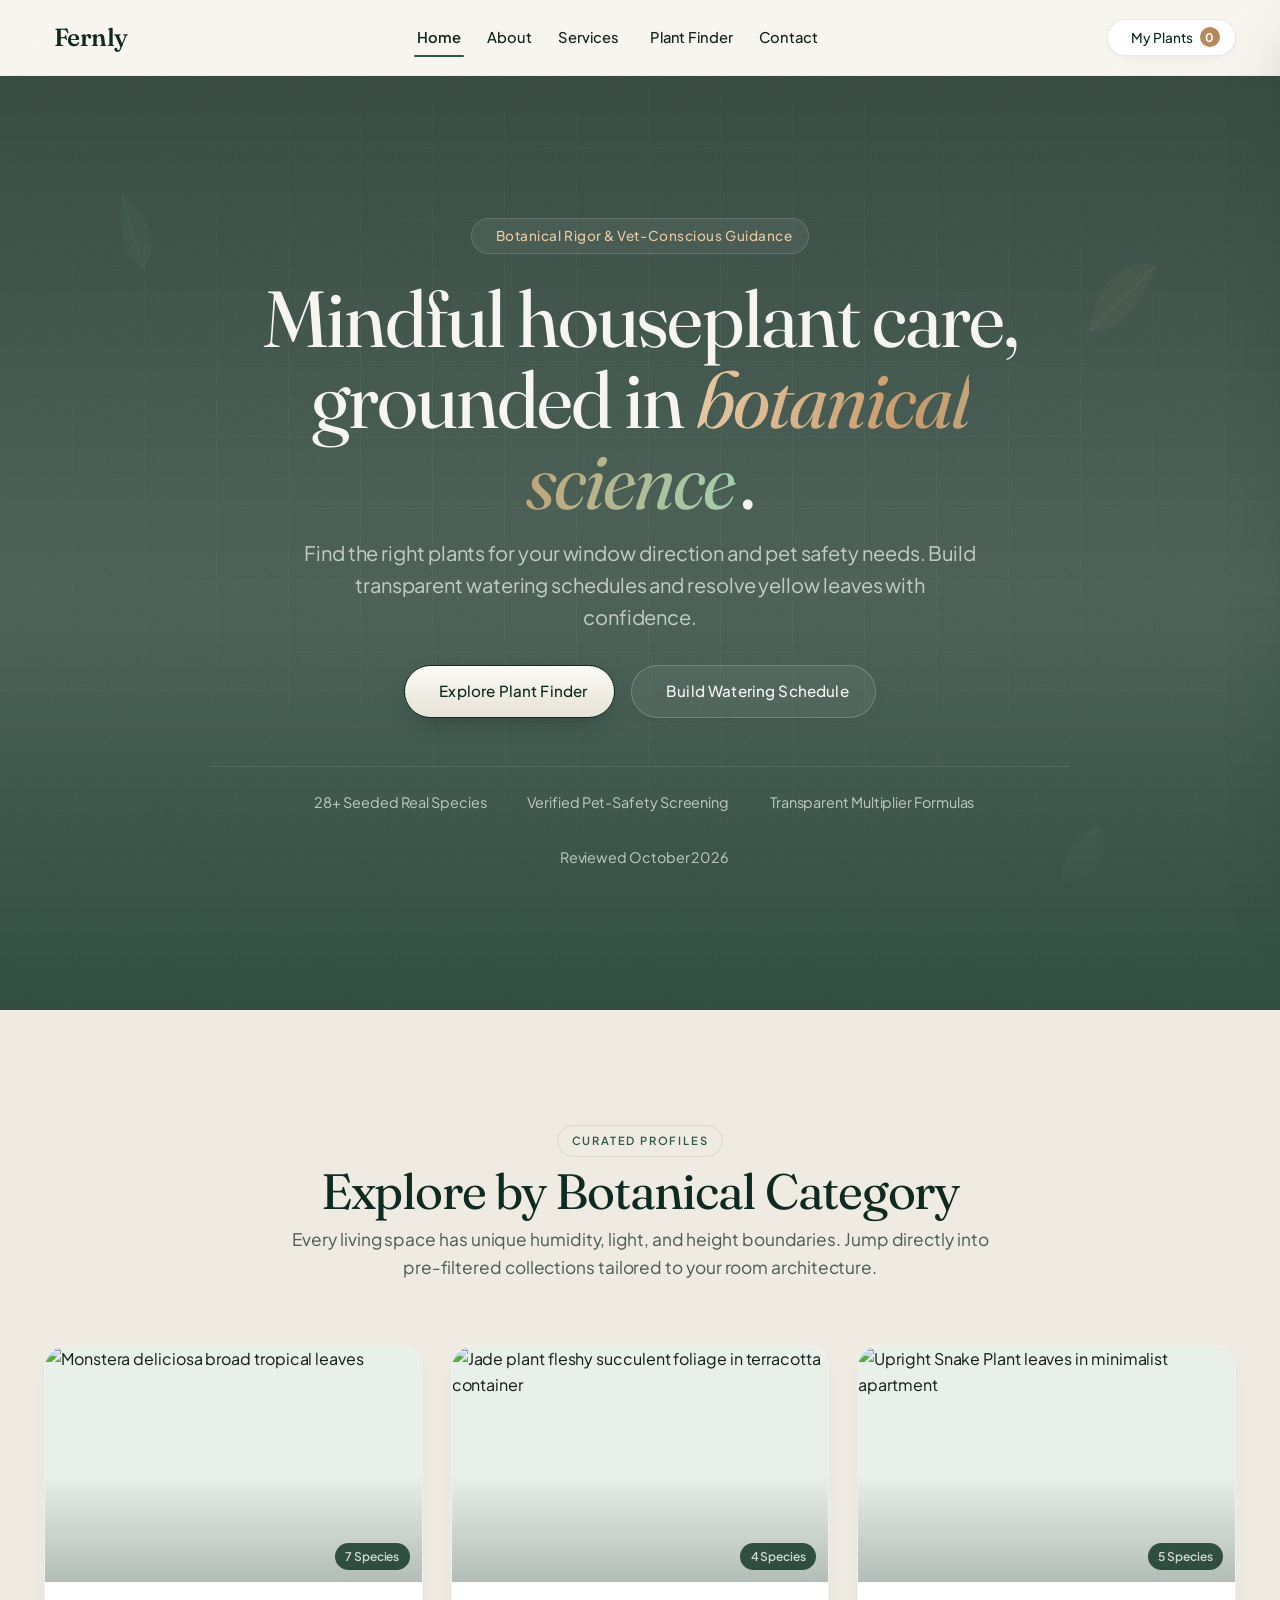
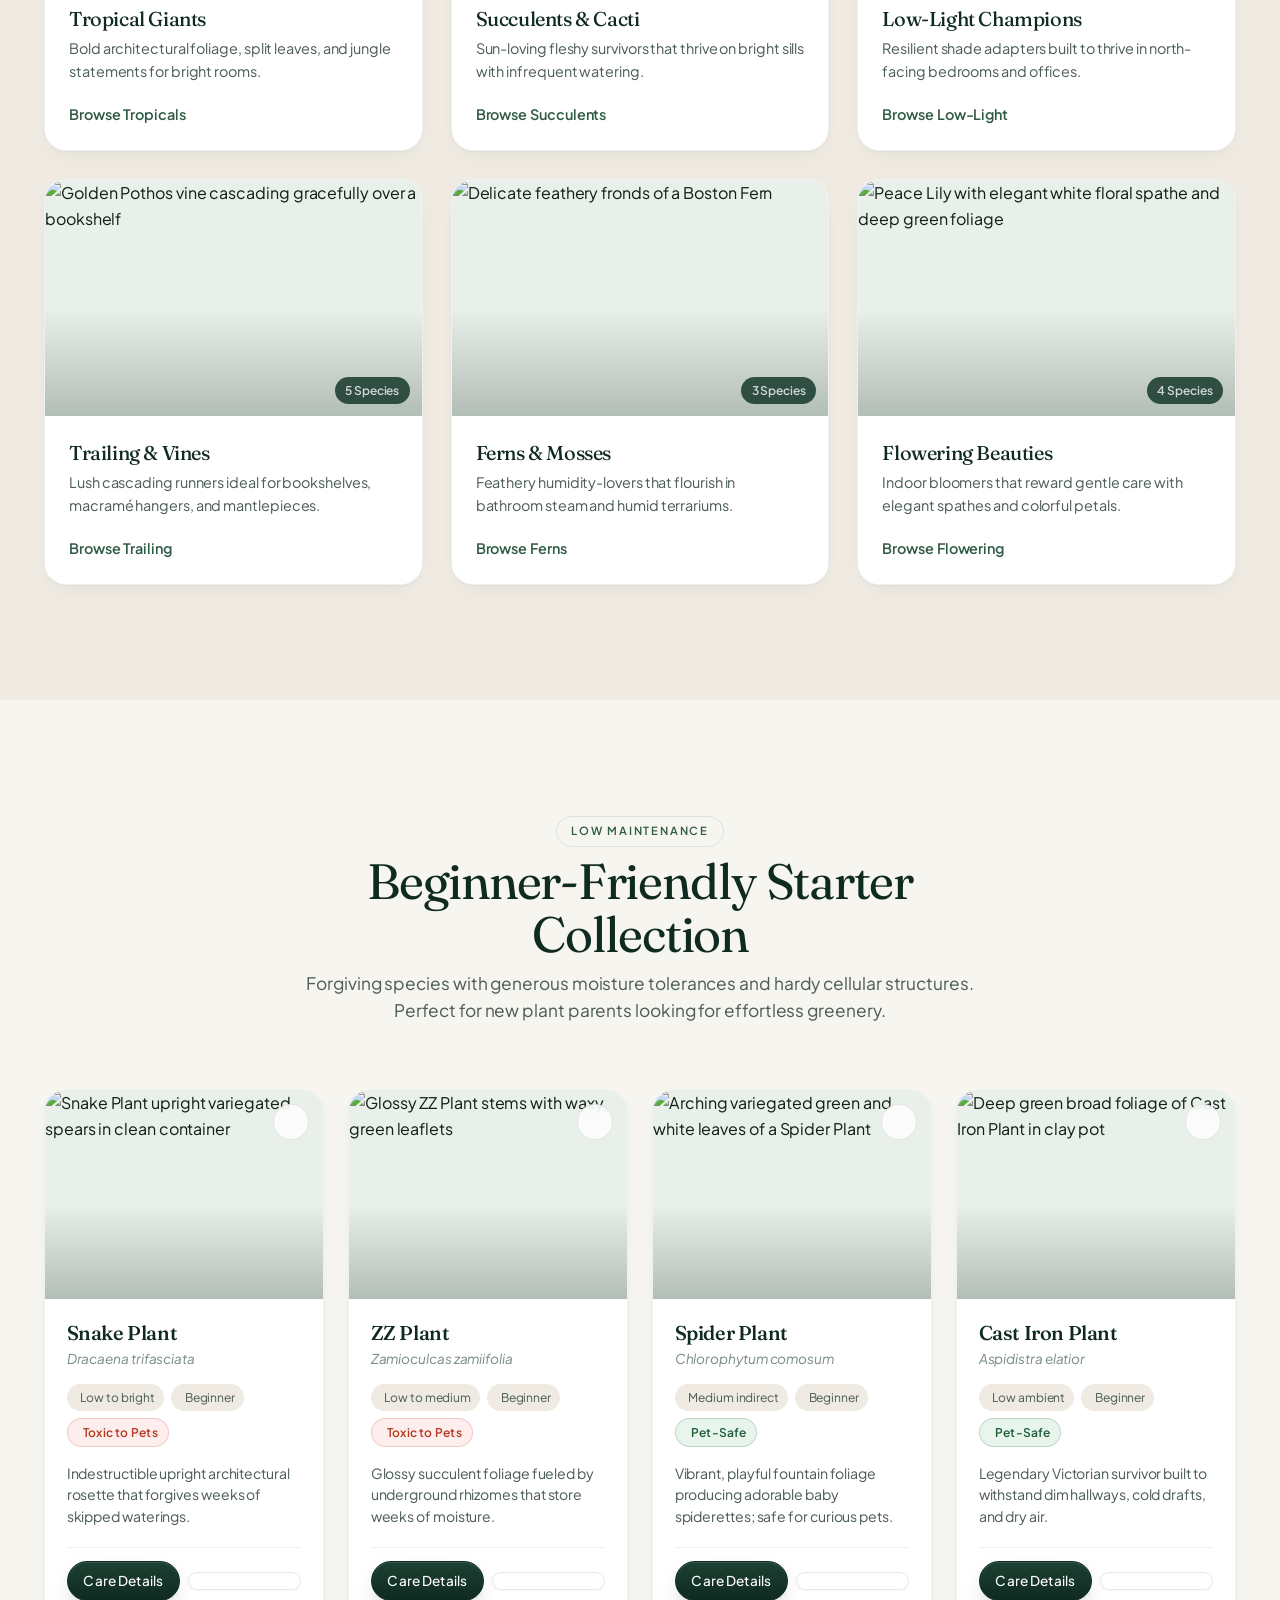
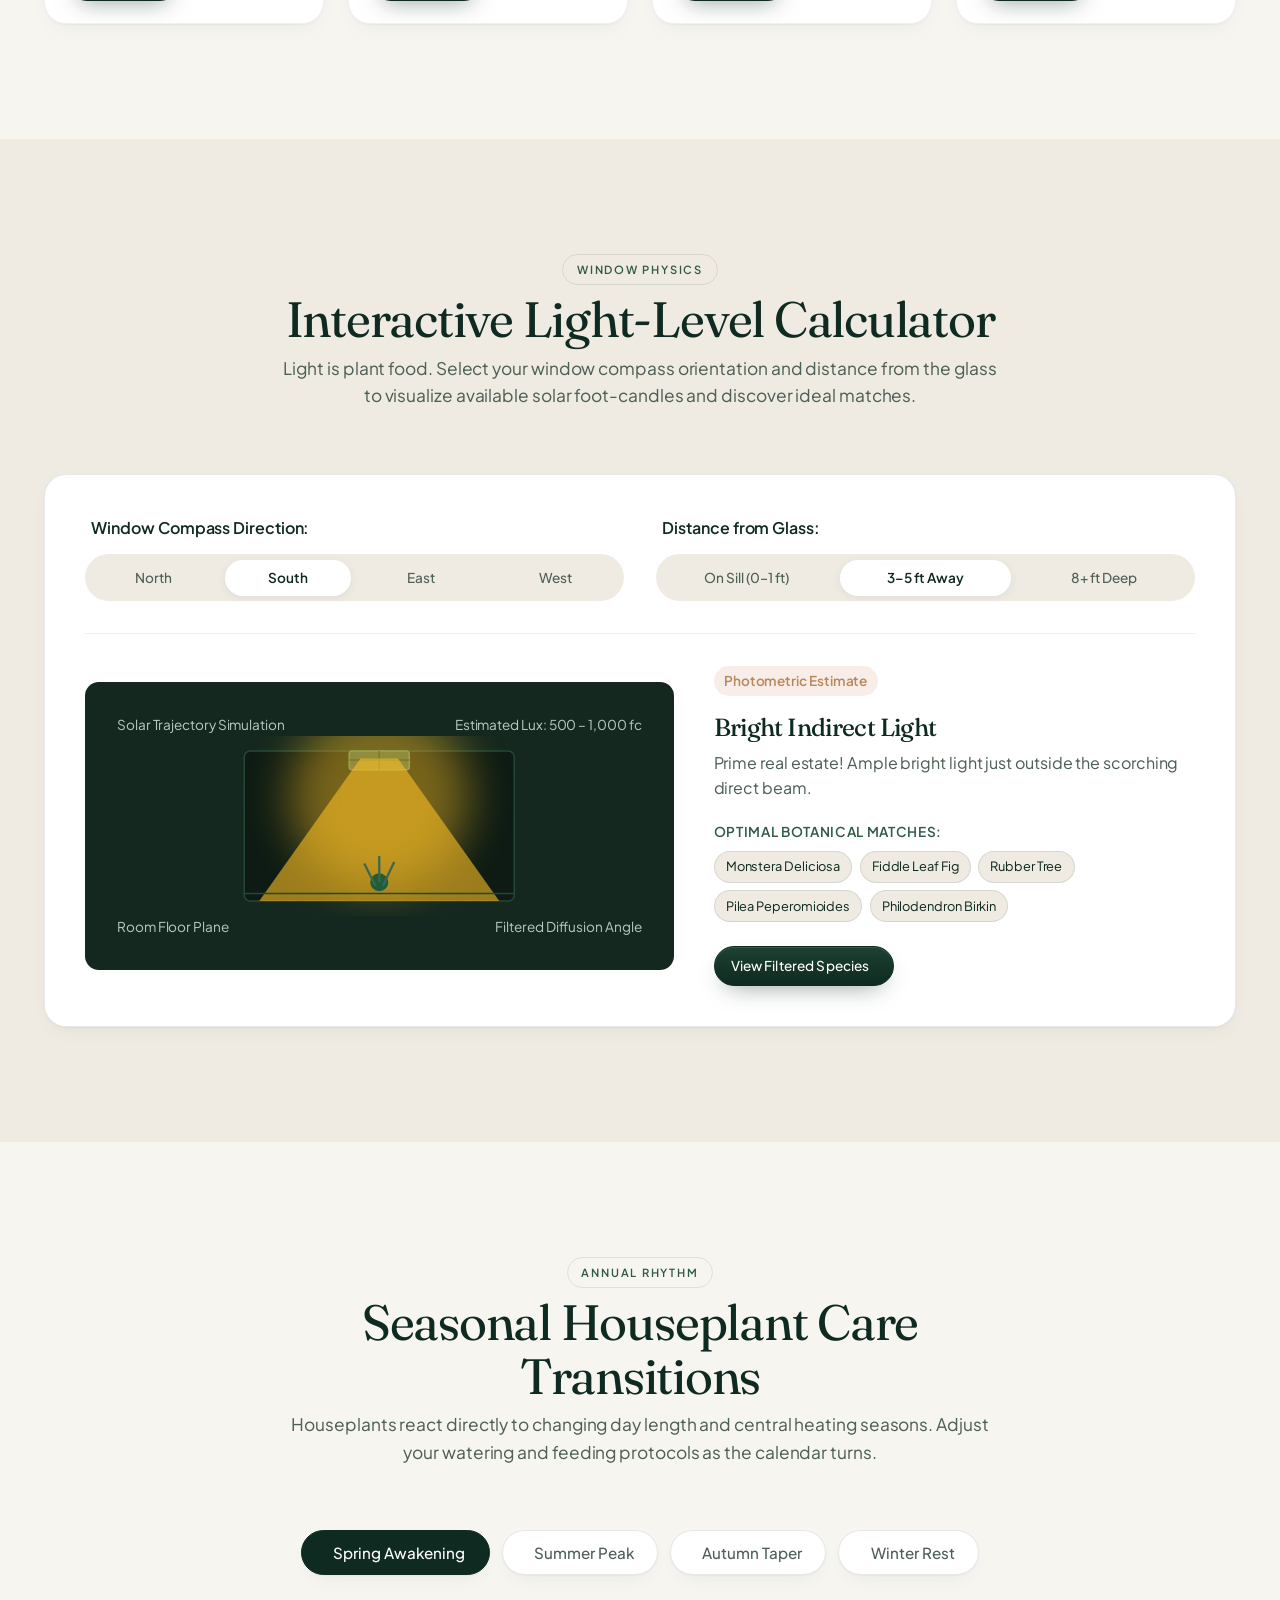
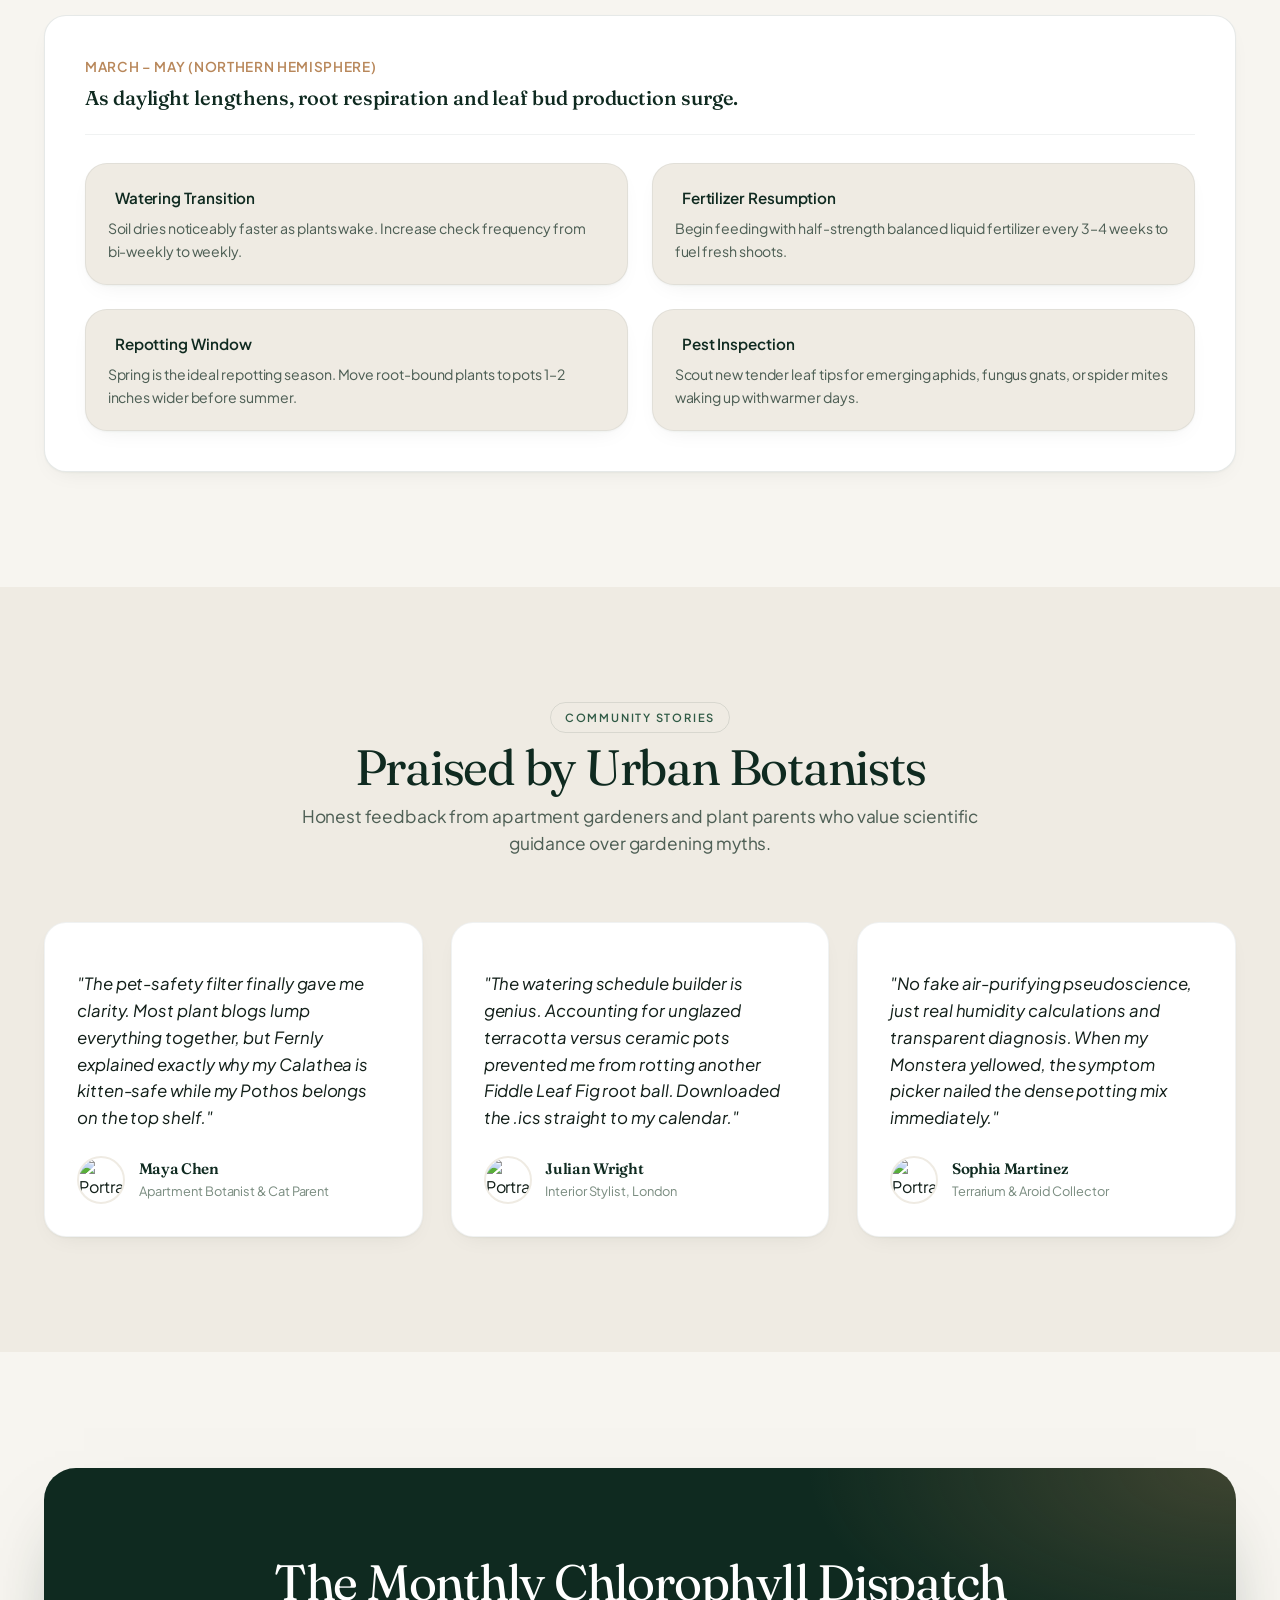
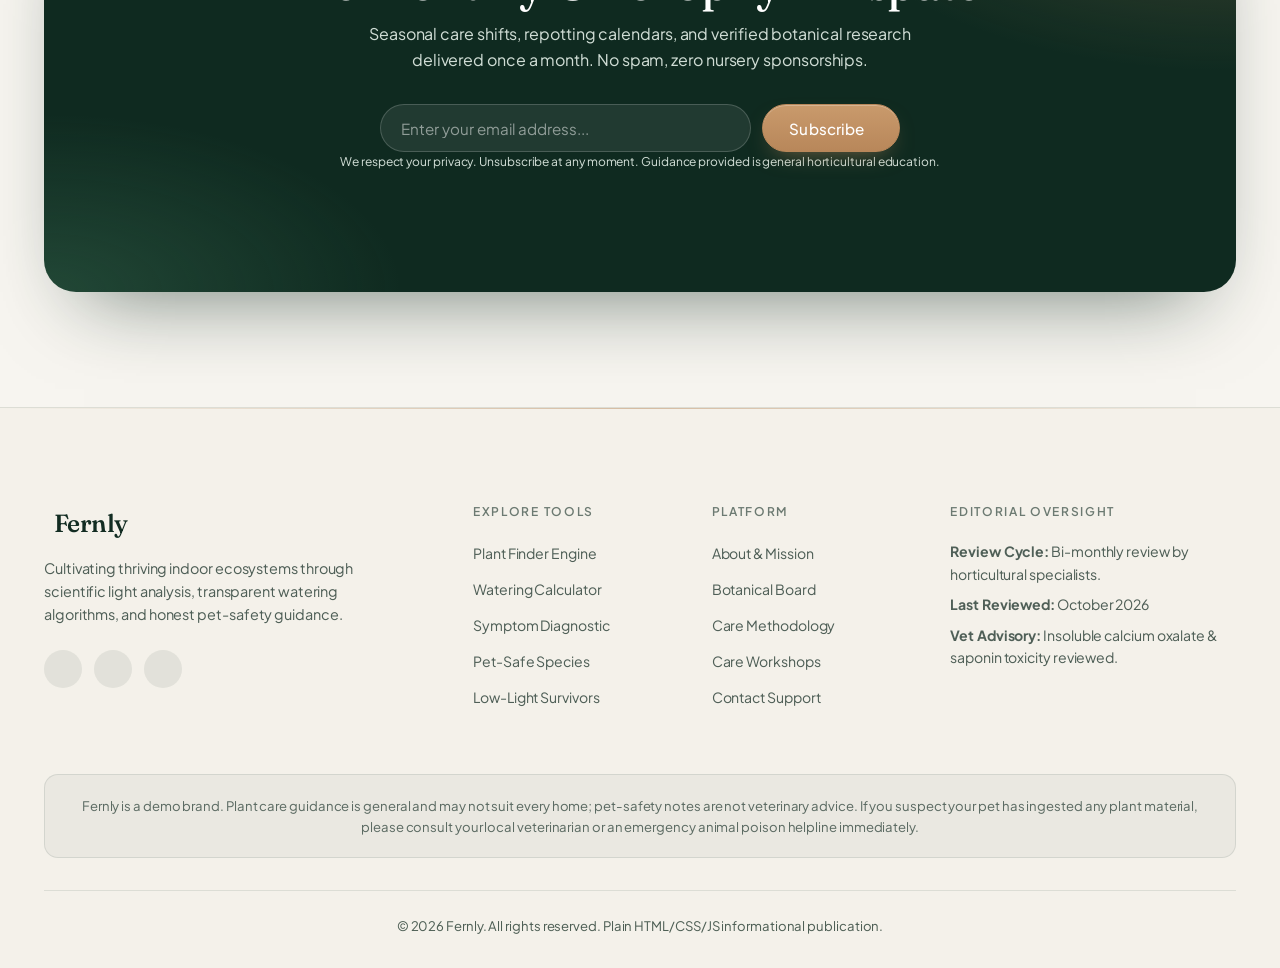
==== index.html @ 9a1a365c "first commit" ====
<!DOCTYPE html>
<html lang="en">
<head>
  <meta charset="UTF-8">
  <meta name="viewport" content="width=device-width, initial-scale=1.0">
  <title>Fernly — Houseplant Care &amp; Plant Finder Guide</title>
  <meta name="description" content="Discover indoor plants with Fernly. Filter by light, space, pet-safety, and difficulty. Build custom watering schedules and troubleshoot common care issues.">
  <meta name="robots" content="index, follow">

  <!-- Favicon SVG -->
  <link rel="icon" type="image/svg+xml" href="data:image/svg+xml,%3Csvg xmlns='http://www.w3.org/2000/svg' viewBox='0 0 32 32'%3E%3Cpath fill='%23183c2e' d='M16 2C9 6 4 13 4 22c0 4 3 8 8 8 2 0 4-1 4-1s2 1 4 1c5 0 8-4 8-8 0-9-5-16-12-20z'/%3E%3Cpath fill='%233b664f' d='M16 4v24c-3-2-7-6-7-12 0-5 3-10 7-12z'/%3E%3C/svg%3E">

  <!-- Master Stylesheet -->
  <link rel="stylesheet" href="assets/css/style.css">
  <link rel="stylesheet" href="assets/css/premium.css">

  <!-- JSON-LD Structured Data: Organization & Beginner Picks ItemList -->
  <script type="application/ld+json">
  {
    "@context": "https://schema.org",
    "@graph": [
      {
        "@type": "Organization",
        "name": "Fernly",
        "url": "https://fernly.guide",
        "logo": "https://fernly.guide/assets/images/logo.svg",
        "description": "Scientific houseplant care guide, plant finder tool, and diagnostic resources for indoor gardeners.",
        "sameAs": []
      },
      {
        "@type": "WebSite",
        "name": "Fernly Houseplant Guide",
        "url": "https://fernly.guide"
      },
      {
        "@type": "ItemList",
        "name": "Beginner-Friendly Houseplant Picks",
        "itemListElement": [
          {
            "@type": "ListItem",
            "position": 1,
            "name": "Snake Plant (Dracaena trifasciata)",
            "url": "https://fernly.guide/plant-finder.html#sansevieria-trifasciata"
          },
          {
            "@type": "ListItem",
            "position": 2,
            "name": "ZZ Plant (Zamioculcas zamiifolia)",
            "url": "https://fernly.guide/plant-finder.html#zamioculcas-zamiifolia"
          },
          {
            "@type": "ListItem",
            "position": 3,
            "name": "Golden Pothos (Epipremnum aureum)",
            "url": "https://fernly.guide/plant-finder.html#epipremnum-aureum"
          },
          {
            "@type": "ListItem",
            "position": 4,
            "name": "Cast Iron Plant (Aspidistra elatior)",
            "url": "https://fernly.guide/plant-finder.html#aspidistra-elatior"
          }
        ]
      }
    ]
  }
  </script>
</head>
<body>
  <!-- Skip link for WCAG Accessibility -->
  <a href="#main-content" class="skip-link">Skip to main content</a>

  <!-- SITE HEADER / NAVBAR (Identical on all 4 pages) -->
  <header class="site-header" role="banner">
    <div class="container">
      <a href="index.html" class="brand-logo" aria-label="Fernly Home">
        <i class="ph ph-plant" aria-hidden="true"></i>
        <span>Fernly</span>
        <span class="brand-badge">Guide</span>
      </a>

      <!-- Desktop Nav (>1024px) -->
      <nav class="nav-menu" role="navigation" aria-label="Main Navigation">
        <li class="nav-item">
          <a href="index.html" class="nav-link active" aria-current="page">Home</a>
        </li>
        <li class="nav-item">
          <a href="about.html" class="nav-link">About</a>
        </li>
        <li class="nav-item">
          <a href="services.html" class="nav-link" aria-haspopup="true" aria-expanded="false">
            Services <i class="ph ph-caret-down" style="font-size: 0.8rem;" aria-hidden="true"></i>
          </a>
          <ul class="nav-dropdown" role="menu">
            <li role="none">
              <a href="services.html#finder-overview" class="dropdown-link" role="menuitem">
                <i class="ph ph-magnifying-glass" aria-hidden="true"></i> Plant Finder Tool
              </a>
            </li>
            <li role="none">
              <a href="services.html#watering" class="dropdown-link" role="menuitem">
                <i class="ph ph-drop" aria-hidden="true"></i> Watering Schedule
              </a>
            </li>
            <li role="none">
              <a href="services.html#workshops" class="dropdown-link" role="menuitem">
                <i class="ph ph-users-three" aria-hidden="true"></i> Care Workshops
              </a>
            </li>
            <li role="none">
              <a href="services.html#troubleshooting" class="dropdown-link" role="menuitem">
                <i class="ph ph-first-aid-kit" aria-hidden="true"></i> Troubleshooting Help
              </a>
            </li>
            <li role="none">
              <a href="contact.html" class="dropdown-link" role="menuitem">
                <i class="ph ph-paper-plane-tilt" aria-hidden="true"></i> Contact
              </a>
            </li>
          </ul>
        </li>
        <li class="nav-item">
          <a href="plant-finder.html" class="nav-link">Plant Finder</a>
        </li>
        <li class="nav-item">
          <a href="contact.html" class="nav-link">Contact</a>
        </li>
      </nav>

      <!-- Header Actions -->
      <div class="header-actions">
        <button class="my-plants-btn" type="button" aria-label="Open saved plant collection">
          <i class="ph ph-heart" aria-hidden="true"></i>
          <span>My Plants</span>
          <span class="my-plants-badge" aria-label="0 plants saved">0</span>
        </button>

        <button class="hamburger-btn" id="hamburger-btn" type="button" aria-label="Open mobile navigation menu" aria-expanded="false" aria-controls="mobile-drawer">
          <i class="ph ph-list" aria-hidden="true"></i>
        </button>
      </div>
    </div>
  </header>

  <!-- MOBILE SLIDE-OVER DRAWER (<=1024px) -->
  <div class="mobile-drawer-overlay" id="mobile-drawer-overlay" aria-hidden="true"></div>
  <aside class="mobile-drawer" id="mobile-drawer" aria-label="Mobile Navigation" aria-hidden="true">
    <div class="drawer-header">
      <div class="brand-logo">
        <i class="ph ph-plant" aria-hidden="true"></i>
        <span>Fernly</span>
      </div>
      <button class="drawer-close-btn" id="drawer-close-btn" type="button" aria-label="Close navigation menu">
        <i class="ph ph-x" aria-hidden="true"></i>
      </button>
    </div>

    <ul class="drawer-menu">
      <li>
        <a href="index.html" class="drawer-link active" aria-current="page">Home</a>
      </li>
      <li>
        <a href="about.html" class="drawer-link">About</a>
      </li>
      <li>
        <button class="drawer-accordion-btn" id="drawer-services-accordion" type="button" aria-expanded="false">
          <span>Services</span>
          <i class="ph ph-caret-down accordion-icon" aria-hidden="true"></i>
        </button>
        <div class="drawer-accordion-content" id="drawer-services-content">
          <a href="services.html#finder-overview" class="drawer-sublink">
            <i class="ph ph-magnifying-glass" aria-hidden="true"></i> Plant Finder Tool
          </a>
          <a href="services.html#watering" class="drawer-sublink">
            <i class="ph ph-drop" aria-hidden="true"></i> Watering Schedule
          </a>
          <a href="services.html#workshops" class="drawer-sublink">
            <i class="ph ph-users-three" aria-hidden="true"></i> Care Workshops
          </a>
          <a href="services.html#troubleshooting" class="drawer-sublink">
            <i class="ph ph-first-aid-kit" aria-hidden="true"></i> Troubleshooting Help
          </a>
          <a href="contact.html" class="drawer-sublink">
            <i class="ph ph-paper-plane-tilt" aria-hidden="true"></i> Contact
          </a>
        </div>
      </li>
      <li>
        <a href="plant-finder.html" class="drawer-link">Plant Finder</a>
      </li>
      <li>
        <a href="contact.html" class="drawer-link">Contact</a>
      </li>
    </ul>

    <div style="margin-top: auto; padding-top: 1.5rem; border-top: 1px solid var(--color-border);">
      <button class="btn btn-primary" style="width: 100%;" onclick="window.location.href='plant-finder.html#finder';">
        <i class="ph ph-magnifying-glass"></i> Explore Plant Finder
      </button>
    </div>
  </aside>

  <!-- MAIN CONTENT CONTAINER -->
  <main id="main-content">
    <!-- SECTION 1: HERO WITH FLOATING LEAF SHAPES ANIMATION -->
    <section class="hero-section" aria-labelledby="hero-heading">
      <!-- Floating Botanical Leaf Shapes (CSS @keyframes animated) -->
      <svg class="floating-leaf leaf-1" viewBox="0 0 100 100" fill="none" aria-hidden="true">
        <path d="M50 5 C75 25, 95 55, 75 90 C55 80, 45 60, 50 5 Z" fill="#3b664f" fill-opacity="0.2" />
        <path d="M50 5 Q60 50 75 90" stroke="#3b664f" stroke-width="1.5" stroke-opacity="0.3" fill="none" />
      </svg>
      <svg class="floating-leaf leaf-2" viewBox="0 0 100 100" fill="none" aria-hidden="true">
        <path d="M20 80 C20 40, 50 10, 80 20 C70 50, 50 80, 20 80 Z" fill="#c46944" fill-opacity="0.15" />
        <path d="M20 80 Q50 50 80 20" stroke="#c46944" stroke-width="1.5" stroke-opacity="0.25" fill="none" />
      </svg>
      <svg class="floating-leaf leaf-3" viewBox="0 0 100 100" fill="none" aria-hidden="true">
        <path d="M30 10 C60 15, 85 45, 70 85 C40 75, 20 50, 30 10 Z" fill="#183c2e" fill-opacity="0.18" />
      </svg>
      <svg class="floating-leaf leaf-4" viewBox="0 0 100 100" fill="none" aria-hidden="true">
        <path d="M70 15 C85 45, 65 85, 25 80 C20 50, 45 20, 70 15 Z" fill="#3b664f" fill-opacity="0.16" />
      </svg>

      <div class="container">
        <div class="hero-inner">
          <div class="hero-tag">
            <i class="ph ph-shield-check" aria-hidden="true"></i>
            <span>Botanical Rigor &amp; Vet-Conscious Guidance</span>
          </div>

          <h1 class="hero-title" id="hero-heading">
            Mindful houseplant care, grounded in <span>botanical science</span>.
          </h1>

          <p class="hero-lead">
            Find the right plants for your window direction and pet safety needs. Build transparent watering schedules and resolve yellow leaves with confidence.
          </p>

          <div class="hero-actions">
            <a href="plant-finder.html#finder" class="btn btn-primary">
              <i class="ph ph-magnifying-glass" aria-hidden="true"></i> Explore Plant Finder
            </a>
            <a href="plant-finder.html#watering-builder" class="btn btn-secondary">
              <i class="ph ph-drop" aria-hidden="true"></i> Build Watering Schedule
            </a>
          </div>

          <div class="hero-credibility">
            <div class="cred-item">
              <i class="ph ph-leaf" aria-hidden="true"></i>
              <span>28+ Seeded Real Species</span>
            </div>
            <div class="cred-item">
              <i class="ph ph-paw-print" aria-hidden="true"></i>
              <span>Verified Pet-Safety Screening</span>
            </div>
            <div class="cred-item">
              <i class="ph ph-calculator" aria-hidden="true"></i>
              <span>Transparent Multiplier Formulas</span>
            </div>
            <div class="cred-item">
              <i class="ph ph-check-circle" aria-hidden="true"></i>
              <span>Reviewed October 2026</span>
            </div>
          </div>
        </div>
      </div>
    </section>

    <!-- SECTION 2: PLANT CATEGORIES -->
    <section class="section section-alt" id="categories" aria-labelledby="cat-heading">
      <div class="container">
        <header class="section-header">
          <span class="badge-label">Curated Profiles</span>
          <h2 id="cat-heading">Explore by Botanical Category</h2>
          <p>Every living space has unique humidity, light, and height boundaries. Jump directly into pre-filtered collections tailored to your room architecture.</p>
        </header>

        <div class="cards-grid-3">
          <!-- Category 1: Tropicals -->
          <article class="card category-card">
            <div class="category-image-wrapper">
              <img src="https://thumb.wikimedia.org/wikipedia/commons/thumb/d/d4/New_Monstera_Deliciosa_Leaf.jpg/1280px-New_Monstera_Deliciosa_Leaf.jpg" alt="Monstera deliciosa broad tropical leaves" loading="lazy">
              <span class="category-count-badge">7 Species</span>
            </div>
            <div class="category-content">
              <h3>Tropical Giants</h3>
              <p>Bold architectural foliage, split leaves, and jungle statements for bright rooms.</p>
              <a href="plant-finder.html?category=tropicals#finder" class="category-link">
                Browse Tropicals <i class="ph ph-arrow-right" aria-hidden="true"></i>
              </a>
            </div>
          </article>

          <!-- Category 2: Succulents -->
          <article class="card category-card">
            <div class="category-image-wrapper">
              <img src="https://thumb.wikimedia.org/wikipedia/commons/thumb/c/c8/Among_the_branches_of_a_potted_jade_plant.jpg/1280px-Among_the_branches_of_a_potted_jade_plant.jpg" alt="Jade plant fleshy succulent foliage in terracotta container" loading="lazy">
              <span class="category-count-badge">4 Species</span>
            </div>
            <div class="category-content">
              <h3>Succulents &amp; Cacti</h3>
              <p>Sun-loving fleshy survivors that thrive on bright sills with infrequent watering.</p>
              <a href="plant-finder.html?category=succulents#finder" class="category-link">
                Browse Succulents <i class="ph ph-arrow-right" aria-hidden="true"></i>
              </a>
            </div>
          </article>

          <!-- Category 3: Low Light -->
          <article class="card category-card">
            <div class="category-image-wrapper">
              <img src="https://thumb.wikimedia.org/wikipedia/commons/thumb/5/51/Sansevieria_trifasciata_Colombia.jpg/1280px-Sansevieria_trifasciata_Colombia.jpg" alt="Upright Snake Plant leaves in minimalist apartment" loading="lazy">
              <span class="category-count-badge">5 Species</span>
            </div>
            <div class="category-content">
              <h3>Low-Light Champions</h3>
              <p>Resilient shade adapters built to thrive in north-facing bedrooms and offices.</p>
              <a href="plant-finder.html?light=low#finder" class="category-link">
                Browse Low-Light <i class="ph ph-arrow-right" aria-hidden="true"></i>
              </a>
            </div>
          </article>

          <!-- Category 4: Trailing -->
          <article class="card category-card">
            <div class="category-image-wrapper">
              <img src="https://thumb.wikimedia.org/wikipedia/commons/thumb/3/3d/Epipremnum_aureum_%28Golden_Pothos%29.jpg/1280px-Epipremnum_aureum_%28Golden_Pothos%29.jpg" alt="Golden Pothos vine cascading gracefully over a bookshelf" loading="lazy">
              <span class="category-count-badge">5 Species</span>
            </div>
            <div class="category-content">
              <h3>Trailing &amp; Vines</h3>
              <p>Lush cascading runners ideal for bookshelves, macramé hangers, and mantlepieces.</p>
              <a href="plant-finder.html?category=trailing#finder" class="category-link">
                Browse Trailing <i class="ph ph-arrow-right" aria-hidden="true"></i>
              </a>
            </div>
          </article>

          <!-- Category 5: Ferns -->
          <article class="card category-card">
            <div class="category-image-wrapper">
              <img src="https://upload.wikimedia.org/wikipedia/commons/c/c2/Helecho_de_Boston_%28Nephrolepis_exaltata%29.jpg" alt="Delicate feathery fronds of a Boston Fern" loading="lazy">
              <span class="category-count-badge">3 Species</span>
            </div>
            <div class="category-content">
              <h3>Ferns &amp; Mosses</h3>
              <p>Feathery humidity-lovers that flourish in bathroom steam and humid terrariums.</p>
              <a href="plant-finder.html?category=ferns#finder" class="category-link">
                Browse Ferns <i class="ph ph-arrow-right" aria-hidden="true"></i>
              </a>
            </div>
          </article>

          <!-- Category 6: Flowering -->
          <article class="card category-card">
            <div class="category-image-wrapper">
              <img src="https://thumb.wikimedia.org/wikipedia/commons/thumb/a/a1/Peace_lily_-_2.jpg/1280px-Peace_lily_-_2.jpg" alt="Peace Lily with elegant white floral spathe and deep green foliage" loading="lazy">
              <span class="category-count-badge">4 Species</span>
            </div>
            <div class="category-content">
              <h3>Flowering Beauties</h3>
              <p>Indoor bloomers that reward gentle care with elegant spathes and colorful petals.</p>
              <a href="plant-finder.html?category=flowering#finder" class="category-link">
                Browse Flowering <i class="ph ph-arrow-right" aria-hidden="true"></i>
              </a>
            </div>
          </article>
        </div>
      </div>
    </section>

    <!-- SECTION 3: BEGINNER-FRIENDLY PICKS -->
    <section class="section" id="beginner-picks" aria-labelledby="beginner-heading">
      <div class="container">
        <header class="section-header">
          <span class="badge-label">Low Maintenance</span>
          <h2 id="beginner-heading">Beginner-Friendly Starter Collection</h2>
          <p>Forgiving species with generous moisture tolerances and hardy cellular structures. Perfect for new plant parents looking for effortless greenery.</p>
        </header>

        <div class="cards-grid-4">
          <!-- Starter Pick 1: Snake Plant -->
          <article class="plant-card">
            <div class="plant-card-media">
              <img src="https://thumb.wikimedia.org/wikipedia/commons/thumb/5/56/Sansevieria_trifasciata2.jpg/1280px-Sansevieria_trifasciata2.jpg" alt="Snake Plant upright variegated spears in clean container" loading="lazy">
              <button class="plant-favorite-btn" data-plant-id="sansevieria-trifasciata" aria-label="Save to My Plants">
                <i class="ph ph-heart" aria-hidden="true"></i>
              </button>
            </div>
            <div class="plant-card-body">
              <div class="plant-card-header">
                <h3 class="plant-card-title">Snake Plant</h3>
                <p class="plant-botanical-name">Dracaena trifasciata</p>
              </div>
              <div class="plant-chips-row">
                <span class="plant-chip"><i class="ph ph-sun"></i> Low to bright</span>
                <span class="plant-chip"><i class="ph ph-gauge"></i> Beginner</span>
                <span class="pet-badge pet-badge-toxic">
                  <i class="ph ph-warning-octagon"></i> Toxic to Pets
                </span>
              </div>
              <p class="plant-card-summary">Indestructible upright architectural rosette that forgives weeks of skipped waterings.</p>
              <div class="plant-card-actions">
                <a href="plant-finder.html#finder" class="btn btn-primary btn-sm">Care Details</a>
                <a href="plant-finder.html#watering-builder" class="btn btn-secondary btn-sm" title="Schedule">
                  <i class="ph ph-drop"></i>
                </a>
              </div>
            </div>
          </article>

          <!-- Starter Pick 2: ZZ Plant -->
          <article class="plant-card">
            <div class="plant-card-media">
              <img src="https://thumb.wikimedia.org/wikipedia/commons/thumb/7/74/Zamioculcas_zamiifolia_7zz.jpg/1280px-Zamioculcas_zamiifolia_7zz.jpg" alt="Glossy ZZ Plant stems with waxy green leaflets" loading="lazy">
              <button class="plant-favorite-btn" data-plant-id="zamioculcas-zamiifolia" aria-label="Save to My Plants">
                <i class="ph ph-heart" aria-hidden="true"></i>
              </button>
            </div>
            <div class="plant-card-body">
              <div class="plant-card-header">
                <h3 class="plant-card-title">ZZ Plant</h3>
                <p class="plant-botanical-name">Zamioculcas zamiifolia</p>
              </div>
              <div class="plant-chips-row">
                <span class="plant-chip"><i class="ph ph-sun"></i> Low to medium</span>
                <span class="plant-chip"><i class="ph ph-gauge"></i> Beginner</span>
                <span class="pet-badge pet-badge-toxic">
                  <i class="ph ph-warning-octagon"></i> Toxic to Pets
                </span>
              </div>
              <p class="plant-card-summary">Glossy succulent foliage fueled by underground rhizomes that store weeks of moisture.</p>
              <div class="plant-card-actions">
                <a href="plant-finder.html#finder" class="btn btn-primary btn-sm">Care Details</a>
                <a href="plant-finder.html#watering-builder" class="btn btn-secondary btn-sm" title="Schedule">
                  <i class="ph ph-drop"></i>
                </a>
              </div>
            </div>
          </article>

          <!-- Starter Pick 3: Spider Plant -->
          <article class="plant-card">
            <div class="plant-card-media">
              <img src="https://thumb.wikimedia.org/wikipedia/commons/thumb/7/75/Chlorophytum_comosum_%27Vittatum%27_kz01.jpg/1280px-Chlorophytum_comosum_%27Vittatum%27_kz01.jpg" alt="Arching variegated green and white leaves of a Spider Plant" loading="lazy">
              <button class="plant-favorite-btn" data-plant-id="chlorophytum-comosum" aria-label="Save to My Plants">
                <i class="ph ph-heart" aria-hidden="true"></i>
              </button>
            </div>
            <div class="plant-card-body">
              <div class="plant-card-header">
                <h3 class="plant-card-title">Spider Plant</h3>
                <p class="plant-botanical-name">Chlorophytum comosum</p>
              </div>
              <div class="plant-chips-row">
                <span class="plant-chip"><i class="ph ph-sun"></i> Medium indirect</span>
                <span class="plant-chip"><i class="ph ph-gauge"></i> Beginner</span>
                <span class="pet-badge pet-badge-safe">
                  <i class="ph ph-paw-print"></i> Pet-Safe
                </span>
              </div>
              <p class="plant-card-summary">Vibrant, playful fountain foliage producing adorable baby spiderettes; safe for curious pets.</p>
              <div class="plant-card-actions">
                <a href="plant-finder.html#finder" class="btn btn-primary btn-sm">Care Details</a>
                <a href="plant-finder.html#watering-builder" class="btn btn-secondary btn-sm" title="Schedule">
                  <i class="ph ph-drop"></i>
                </a>
              </div>
            </div>
          </article>

          <!-- Starter Pick 4: Cast Iron Plant -->
          <article class="plant-card">
            <div class="plant-card-media">
              <img src="https://thumb.wikimedia.org/wikipedia/commons/thumb/d/dc/Aspidistra_elatior_02.jpg/1280px-Aspidistra_elatior_02.jpg" alt="Deep green broad foliage of Cast Iron Plant in clay pot" loading="lazy">
              <button class="plant-favorite-btn" data-plant-id="aspidistra-elatior" aria-label="Save to My Plants">
                <i class="ph ph-heart" aria-hidden="true"></i>
              </button>
            </div>
            <div class="plant-card-body">
              <div class="plant-card-header">
                <h3 class="plant-card-title">Cast Iron Plant</h3>
                <p class="plant-botanical-name">Aspidistra elatior</p>
              </div>
              <div class="plant-chips-row">
                <span class="plant-chip"><i class="ph ph-sun"></i> Low ambient</span>
                <span class="plant-chip"><i class="ph ph-gauge"></i> Beginner</span>
                <span class="pet-badge pet-badge-safe">
                  <i class="ph ph-paw-print"></i> Pet-Safe
                </span>
              </div>
              <p class="plant-card-summary">Legendary Victorian survivor built to withstand dim hallways, cold drafts, and dry air.</p>
              <div class="plant-card-actions">
                <a href="plant-finder.html#finder" class="btn btn-primary btn-sm">Care Details</a>
                <a href="plant-finder.html#watering-builder" class="btn btn-secondary btn-sm" title="Schedule">
                  <i class="ph ph-drop"></i>
                </a>
              </div>
            </div>
          </article>
        </div>
      </div>
    </section>

    <!-- SECTION 4: INTERACTIVE LIGHT-LEVEL GUIDE -->
    <section class="section section-alt" id="light-guide" aria-labelledby="light-heading">
      <div class="container">
        <header class="section-header">
          <span class="badge-label">Window Physics</span>
          <h2 id="light-heading">Interactive Light-Level Calculator</h2>
          <p>Light is plant food. Select your window compass orientation and distance from the glass to visualize available solar foot-candles and discover ideal matches.</p>
        </header>

        <div class="light-guide-container">
          <div class="light-controls-grid">
            <div>
              <div class="control-group-title">
                <i class="ph ph-compass"></i> Window Compass Direction:
              </div>
              <div class="segmented-control" role="group" aria-label="Window Compass Direction">
                <button type="button" class="segment-btn" data-light-dir="north">North</button>
                <button type="button" class="segment-btn active" data-light-dir="south">South</button>
                <button type="button" class="segment-btn" data-light-dir="east">East</button>
                <button type="button" class="segment-btn" data-light-dir="west">West</button>
              </div>
            </div>

            <div>
              <div class="control-group-title">
                <i class="ph ph-ruler"></i> Distance from Glass:
              </div>
              <div class="segmented-control" role="group" aria-label="Distance from Window">
                <button type="button" class="segment-btn" data-light-dist="sill">On Sill (0–1 ft)</button>
                <button type="button" class="segment-btn active" data-light-dist="medium">3–5 ft Away</button>
                <button type="button" class="segment-btn" data-light-dist="far">8+ ft Deep</button>
              </div>
            </div>
          </div>

          <div class="light-output-layout">
            <!-- Dynamic Inline SVG Room Illustration -->
            <div class="light-viz-box" aria-hidden="true">
              <div class="light-viz-label">
                <span><i class="ph ph-sun"></i> Solar Trajectory Simulation</span>
                <span id="light-cat-fc">Estimated Lux: 500 – 1,000 fc</span>
              </div>

              <svg class="light-viz-room" viewBox="0 0 400 240" fill="none">
                <!-- Room Walls & Window Frame -->
                <rect x="20" y="20" width="360" height="200" rx="8" fill="#0d1b14" stroke="#254737" stroke-width="2" />
                <rect x="160" y="20" width="80" height="25" rx="4" fill="#3b664f" stroke="#5a8c71" stroke-width="2" />
                <!-- Window Panes -->
                <line x1="200" y1="20" x2="200" y2="45" stroke="#203d2f" stroke-width="2" />
                <line x1="160" y1="32" x2="240" y2="32" stroke="#203d2f" stroke-width="2" />

                <!-- Ambient Room Glow Filter -->
                <circle id="svg-room-glow" cx="200" cy="80" r="120" fill="#fbbf24" opacity="0.3" filter="blur(30px)" />

                <!-- Dynamic Directional Beam -->
                <path id="svg-sunbeam" d="M 175 30 L 225 30 L 360 220 L 40 220 Z" fill="#fbbf24" opacity="0.6" />

                <!-- Floor Line -->
                <line x1="20" y1="210" x2="380" y2="210" stroke="#254737" stroke-width="2" />

                <!-- Plant Silhouette Placeholder -->
                <circle cx="200" cy="195" r="12" fill="#205c38" />
                <path d="M 195 200 Q 185 180 180 170" stroke="#3b664f" stroke-width="3" fill="none" />
                <path d="M 205 200 Q 215 178 220 168" stroke="#3b664f" stroke-width="3" fill="none" />
                <path d="M 200 195 L 200 160" stroke="#3b664f" stroke-width="3" fill="none" />
              </svg>

              <div class="light-viz-label">
                <span>Room Floor Plane</span>
                <span>Filtered Diffusion Angle</span>
              </div>
            </div>

            <!-- Calculated Light Output Details -->
            <div class="light-output-details">
              <span class="light-foot-candles" id="light-foot-candles-badge">Photometric Estimate</span>
              <h3 id="light-cat-title">Bright Indirect Light</h3>
              <p id="light-cat-desc">
                Prime real estate! Ample bright light just outside the scorching direct beam. Supports lush active vegetative growth.
              </p>

              <div class="light-recs-title">Optimal Botanical Matches:</div>
              <div class="light-recs-tags" id="light-cat-recs">
                <span class="light-rec-tag">Monstera Deliciosa</span>
                <span class="light-rec-tag">Fiddle Leaf Fig</span>
                <span class="light-rec-tag">Rubber Tree</span>
                <span class="light-rec-tag">Pilea</span>
              </div>

              <a href="plant-finder.html?light=bright#finder" class="btn btn-primary btn-sm" id="light-explore-link">
                View Filtered Species <i class="ph ph-arrow-right" aria-hidden="true"></i>
              </a>
            </div>
          </div>
        </div>
      </div>
    </section>

    <!-- SECTION 5: SEASONAL CARE TIPS (INTERACTIVE TABS) -->
    <section class="section" id="seasonal-tips" aria-labelledby="seasonal-heading">
      <div class="container">
        <header class="section-header">
          <span class="badge-label">Annual Rhythm</span>
          <h2 id="seasonal-heading">Seasonal Houseplant Care Transitions</h2>
          <p>Houseplants react directly to changing day length and central heating seasons. Adjust your watering and feeding protocols as the calendar turns.</p>
        </header>

        <!-- Season Selector Tabs -->
        <div class="season-tabs" role="tablist" aria-label="Houseplant Care Seasons">
          <button type="button" class="season-tab-btn active" role="tab" aria-selected="true" data-season="spring">
            <i class="ph ph-flower-lotus" aria-hidden="true"></i> Spring Awakening
          </button>
          <button type="button" class="season-tab-btn" role="tab" aria-selected="false" data-season="summer">
            <i class="ph ph-sun" aria-hidden="true"></i> Summer Peak
          </button>
          <button type="button" class="season-tab-btn" role="tab" aria-selected="false" data-season="autumn">
            <i class="ph ph-wind" aria-hidden="true"></i> Autumn Taper
          </button>
          <button type="button" class="season-tab-btn" role="tab" aria-selected="false" data-season="winter">
            <i class="ph ph-snowflake" aria-hidden="true"></i> Winter Rest
          </button>
        </div>

        <!-- Season Content Container -->
        <div class="season-content-box" id="season-content-panel" role="tabpanel">
          <div class="season-content-header">
            <div class="season-period" id="season-period-text">March – May (Northern Hemisphere)</div>
            <div class="season-headline" id="season-headline-text">
              As daylight lengthens, root respiration and leaf bud production surge.
            </div>
          </div>

          <div class="season-grid" id="season-points-grid">
            <div class="season-point-card">
              <div class="season-point-title">
                <i class="ph ph-drop"></i> Watering Transition
              </div>
              <p>Soil dries noticeably faster as plants wake. Increase check frequency from bi-weekly to weekly.</p>
            </div>
            <div class="season-point-card">
              <div class="season-point-title">
                <i class="ph ph-flask"></i> Fertilizer Resumption
              </div>
              <p>Begin feeding with half-strength balanced liquid fertilizer every 3–4 weeks to fuel fresh shoots.</p>
            </div>
            <div class="season-point-card">
              <div class="season-point-title">
                <i class="ph ph-arrows-clockwise"></i> Repotting Window
              </div>
              <p>Spring is the ideal repotting season. Move root-bound plants to pots 1–2 inches wider before summer.</p>
            </div>
            <div class="season-point-card">
              <div class="season-point-title">
                <i class="ph ph-magnifying-glass"></i> Pest Inspection
              </div>
              <p>Scout new tender leaf tips for emerging aphids, fungus gnats, or spider mites waking up with warmer days.</p>
            </div>
          </div>
        </div>
      </div>
    </section>

    <!-- SECTION 6: TESTIMONIALS -->
    <section class="section section-alt" id="testimonials" aria-labelledby="testimonials-heading">
      <div class="container">
        <header class="section-header">
          <span class="badge-label">Community Stories</span>
          <h2 id="testimonials-heading">Praised by Urban Botanists</h2>
          <p>Honest feedback from apartment gardeners and plant parents who value scientific guidance over gardening myths.</p>
        </header>

        <div class="cards-grid-3">
          <!-- Testimonial 1 -->
          <article class="card testimonial-card">
            <div>
              <div class="testimonial-rating" aria-label="5 out of 5 stars">
                <i class="ph ph-star-fill"></i>
                <i class="ph ph-star-fill"></i>
                <i class="ph ph-star-fill"></i>
                <i class="ph ph-star-fill"></i>
                <i class="ph ph-star-fill"></i>
              </div>
              <blockquote class="testimonial-quote">
                "The pet-safety filter finally gave me clarity. Most plant blogs lump everything together, but Fernly explained exactly why my Calathea is kitten-safe while my Pothos belongs on the top shelf."
              </blockquote>
            </div>
            <div class="testimonial-author">
              <img src="https://images.unsplash.com/photo-1534528741775-53994a69daeb?auto=format&fit=crop&w=150&q=80" alt="Portrait of Maya Chen" class="author-avatar" loading="lazy">
              <div class="author-meta">
                <h4>Maya Chen</h4>
                <p>Apartment Botanist &amp; Cat Parent</p>
              </div>
            </div>
          </article>

          <!-- Testimonial 2 -->
          <article class="card testimonial-card">
            <div>
              <div class="testimonial-rating" aria-label="5 out of 5 stars">
                <i class="ph ph-star-fill"></i>
                <i class="ph ph-star-fill"></i>
                <i class="ph ph-star-fill"></i>
                <i class="ph ph-star-fill"></i>
                <i class="ph ph-star-fill"></i>
              </div>
              <blockquote class="testimonial-quote">
                "The watering schedule builder is genius. Accounting for unglazed terracotta versus ceramic pots prevented me from rotting another Fiddle Leaf Fig root ball. Downloaded the .ics straight to my calendar."
              </blockquote>
            </div>
            <div class="testimonial-author">
              <img src="https://images.unsplash.com/photo-1507003211169-0a1dd7228f2d?auto=format&fit=crop&w=150&q=80" alt="Portrait of Julian Wright" class="author-avatar" loading="lazy">
              <div class="author-meta">
                <h4>Julian Wright</h4>
                <p>Interior Stylist, London</p>
              </div>
            </div>
          </article>

          <!-- Testimonial 3 -->
          <article class="card testimonial-card">
            <div>
              <div class="testimonial-rating" aria-label="5 out of 5 stars">
                <i class="ph ph-star-fill"></i>
                <i class="ph ph-star-fill"></i>
                <i class="ph ph-star-fill"></i>
                <i class="ph ph-star-fill"></i>
                <i class="ph ph-star-fill"></i>
              </div>
              <blockquote class="testimonial-quote">
                "No fake air-purifying pseudoscience, just real humidity calculations and transparent diagnosis. When my Monstera yellowed, the symptom picker nailed the dense potting mix immediately."
              </blockquote>
            </div>
            <div class="testimonial-author">
              <img src="https://images.unsplash.com/photo-1517841905240-472988babdf9?auto=format&fit=crop&w=150&q=80" alt="Portrait of Sophia Martinez" class="author-avatar" loading="lazy">
              <div class="author-meta">
                <h4>Sophia Martinez</h4>
                <p>Terrarium &amp; Aroid Collector</p>
              </div>
            </div>
          </article>
        </div>
      </div>
    </section>

    <!-- SECTION 7: NEWSLETTER SECTION -->
    <section class="section" id="newsletter" aria-labelledby="newsletter-heading">
      <div class="container">
        <div class="newsletter-card">
          <h2 id="newsletter-heading">The Monthly Chlorophyll Dispatch</h2>
          <p>Seasonal care shifts, repotting calendars, and verified botanical research delivered once a month. No spam, zero nursery sponsorships.</p>

          <!-- Mailchimp Embed Placeholder Comment -->
          <!-- Begin Mailchimp Signup Form Placeholder: Embed code configured via backend webhook -->
          <form class="newsletter-form" novalidate aria-label="Newsletter Subscription Form">
            <input type="email" class="newsletter-input" placeholder="Enter your email address..." aria-label="Email Address for newsletter" required>
            <button type="submit" class="btn btn-accent">
              <span>Subscribe</span> <i class="ph ph-paper-plane-tilt" aria-hidden="true"></i>
            </button>
          </form>
          <!-- End Mailchimp Signup Form Placeholder -->

          <div class="newsletter-feedback" role="alert"></div>
          <p class="newsletter-disclaimer">
            We respect your privacy. Unsubscribe at any moment. Guidance provided is general horticultural education.
          </p>
        </div>
      </div>
    </section>
  </main>

  <!-- SITE FOOTER (Identical on all 4 pages) -->
  <footer class="site-footer" role="contentinfo">
    <div class="container">
      <div class="footer-top-grid">
        <div class="footer-brand">
          <a href="index.html" class="brand-logo">
            <i class="ph ph-plant" aria-hidden="true"></i>
            <span>Fernly</span>
          </a>
          <p>
            Cultivating thriving indoor ecosystems through scientific light analysis, transparent watering algorithms, and honest pet-safety guidance.
          </p>
          <div class="footer-social-links">
            <a href="#" class="social-icon-btn" aria-label="Fernly on Instagram"><i class="ph ph-instagram-logo"></i></a>
            <a href="#" class="social-icon-btn" aria-label="Fernly on Pinterest"><i class="ph ph-pinterest-logo"></i></a>
            <a href="#" class="social-icon-btn" aria-label="Fernly RSS Feed"><i class="ph ph-rss"></i></a>
          </div>
        </div>

        <div class="footer-col">
          <h4>Explore Tools</h4>
          <ul class="footer-links-list">
            <li><a href="plant-finder.html#finder">Plant Finder Engine</a></li>
            <li><a href="plant-finder.html#watering-builder">Watering Calculator</a></li>
            <li><a href="plant-finder.html#troubleshooter">Symptom Diagnostic</a></li>
            <li><a href="plant-finder.html?pet=safe#finder">Pet-Safe Species</a></li>
            <li><a href="plant-finder.html?light=low#finder">Low-Light Survivors</a></li>
          </ul>
        </div>

        <div class="footer-col">
          <h4>Platform</h4>
          <ul class="footer-links-list">
            <li><a href="about.html">About &amp; Mission</a></li>
            <li><a href="about.html#experts">Botanical Board</a></li>
            <li><a href="about.html#method">Care Methodology</a></li>
            <li><a href="services.html#workshops">Care Workshops</a></li>
            <li><a href="contact.html">Contact Support</a></li>
          </ul>
        </div>

        <div class="footer-col footer-hours">
          <h4>Editorial Oversight</h4>
          <p><strong>Review Cycle:</strong> Bi-monthly review by horticultural specialists.</p>
          <p><strong>Last Reviewed:</strong> October 2026</p>
          <p><strong>Vet Advisory:</strong> Insoluble calcium oxalate &amp; saponin toxicity reviewed.</p>
        </div>
      </div>

      <!-- Mandatory Disclosure Line -->
      <div class="footer-disclosure-box">
        <p class="footer-disclosure-text">
          Fernly is a demo brand. Plant care guidance is general and may not suit every home; pet-safety notes are not veterinary advice. If you suspect your pet has ingested any plant material, please consult your local veterinarian or an emergency animal poison helpline immediately.
        </p>
      </div>

      <div class="footer-bottom-bar">
        <p class="footer-copyright">
          &copy; 2026 Fernly. All rights reserved. Plain HTML/CSS/JS informational publication.
        </p>
      </div>
    </div>
  </footer>

  <!-- Scripts -->
  <script src="assets/js/data.js"></script>
  <script src="assets/js/main.js"></script>
  <script src="assets/js/myplants.js"></script>
  <script src="assets/js/light.js"></script>

  <!-- Interactive Seasonal Tabs Logic Script for Index -->
  <script>
    document.addEventListener('DOMContentLoaded', function () {
      const seasonBtns = document.querySelectorAll('.season-tab-btn');
      const periodEl = document.getElementById('season-period-text');
      const headlineEl = document.getElementById('season-headline-text');
      const gridEl = document.getElementById('season-points-grid');

      if (!seasonBtns.length || !window.FERNLY_DATA) return;

      seasonBtns.forEach(btn => {
        btn.addEventListener('click', function () {
          seasonBtns.forEach(b => {
            b.classList.remove('active');
            b.setAttribute('aria-selected', 'false');
          });
          btn.classList.add('active');
          btn.setAttribute('aria-selected', 'true');

          const sKey = btn.getAttribute('data-season');
          const data = window.FERNLY_DATA.seasonalTips[sKey];
          if (!data) return;

          if (periodEl) periodEl.textContent = data.period;
          if (headlineEl) headlineEl.textContent = data.headline;

          if (gridEl) {
            gridEl.innerHTML = '';
            const icons = ['ph-drop', 'ph-flask', 'ph-arrows-clockwise', 'ph-magnifying-glass'];
            data.points.forEach((pt, idx) => {
              const card = document.createElement('div');
              card.className = 'season-point-card';
              card.innerHTML = `
                <div class="season-point-title">
                  <i class="ph ${icons[idx % icons.length]}"></i> ${pt.title}
                </div>
                <p>${pt.text}</p>
              `;
              gridEl.appendChild(card);
            });
          }
        });
      });
    });
  </script>
</body>
</html>
---- assets/css/style.css ----
/* ==========================================================================
   FERNLY — HOUSEPLANT CARE & PLANT FINDER GUIDE
   Design System & Master Stylesheet
   Direction: Botanical-fresh / Leafy greens with rounded organic shapes
   ========================================================================== */

/* --- GOOGLE FONTS IMPORT --- */
@import url('https://fonts.googleapis.com/css2?family=Fraunces:ital,opsz,wght@0,9..144,300..580;1,9..144,300..500&family=Plus+Jakarta+Sans:wght@400;420;500;600&display=swap');

/* --- PHOSPHOR ICONS FONT --- */
@import url('https://unpkg.com/@phosphor-icons/web@2.1.1/src/regular/style.css');

/* ==========================================================================
   CSS CUSTOM PROPERTIES (DESIGN SYSTEM TOKENS)
   Rule: Max 3 core brand colors (Primary, Secondary, Accent)
   ========================================================================== */
:root {
  /* Brand Triad */
  --color-primary: #183c2e;         /* Deep Botanical Rainforest Pine */
  --color-secondary: #3b664f;       /* Lush Sage / Fern Foliage */
  --color-accent: #c46944;          /* Warm Terracotta Pottery / Earth Clay */

  /* Neutral & Canvas Tones */
  --color-bg: #faf7f2;              /* Warm Alabaster Organic Linen */
  --color-surface: #ffffff;         /* Pure Card & Dialog Surface */
  --color-surface-soft: #f2ede4;    /* Warm Earth Tint */
  --color-surface-tint: #edf4ef;    /* Soft Chlorophyll Tint */
  --color-border: rgba(24, 60, 46, 0.12);
  --color-border-subtle: rgba(24, 60, 46, 0.08);

  /* Typography Colors */
  --color-text: #1b2620;            /* Deep Forest Charcoal */
  --color-text-muted: #53665a;      /* Muted Botanical Slate */
  --color-text-light: #7c8e82;      /* Gentle Hint Gray */

  /* Semantic Feedback & Pet Safety */
  --pet-safe-bg: #e8f5ec;
  --pet-safe-text: #205c38;
  --pet-safe-border: rgba(32, 92, 56, 0.2);

  --pet-toxic-bg: #fdeeed;
  --pet-toxic-text: #b53820;
  --pet-toxic-border: rgba(181, 56, 32, 0.2);

  --status-info-bg: #eaf1f7;
  --status-info-text: #235478;

  /* Typography Tokens */
  --font-display: 'Fraunces', Georgia, serif;
  --font-sans: 'Plus Jakarta Sans', -apple-system, BlinkMacSystemFont, sans-serif;

  /* Heading weights strictly obey rule: H1 <= 580, H2 <= 540, H3 <= 520 (never 600+) */
  --weight-h1: 560;
  --weight-h2: 520;
  --weight-h3: 500;
  --weight-body: 420;
  --weight-medium: 500;

  /* Unified Border Radius Token (Global) */
  --radius-global: 16px;
  --radius-pill: 9999px;
  --radius-inner: 10px;

  /* Unified Elevation Shadow Token (Global) */
  --shadow-global: 0 10px 30px -8px rgba(24, 60, 46, 0.08), 0 4px 12px -4px rgba(24, 60, 46, 0.04);
  --shadow-hover: 0 18px 36px -10px rgba(24, 60, 46, 0.14), 0 6px 16px -4px rgba(24, 60, 46, 0.06);
  --shadow-modal: 0 25px 60px -15px rgba(24, 60, 46, 0.25);

  /* Spacing Scale (8px Base Unit) */
  --space-xs: 4px;
  --space-sm: 8px;
  --space-md: 16px;
  --space-lg: 24px;
  --space-xl: 32px;
  --space-2xl: 48px;
  --space-3xl: 64px;
  --space-4xl: 96px;

  /* Layout */
  --max-width: 1240px;
  --header-height: 76px;
  --transition-smooth: 0.25s cubic-bezier(0.16, 1, 0.3, 1);
}

/* ==========================================================================
   RESET & BASE STYLES
   ========================================================================== */
*, *::before, *::after {
  box-sizing: border-box;
  margin: 0;
  padding: 0;
}

html {
  font-size: 16px;
  scroll-behavior: smooth;
  -webkit-font-smoothing: antialiased;
  -moz-osx-font-smoothing: grayscale;
}

body {
  font-family: var(--font-sans);
  font-weight: var(--weight-body);
  font-size: 1rem;
  line-height: 1.6;
  color: var(--color-text);
  background-color: var(--color-bg);
  min-height: 100vh;
  display: flex;
  flex-direction: column;
  overflow-x: hidden;
}

img {
  max-width: 100%;
  height: auto;
  display: block;
}

a {
  color: inherit;
  text-decoration: none;
  transition: color var(--transition-smooth);
}

button, input, select, textarea {
  font-family: inherit;
  font-size: 1rem;
  color: inherit;
}

button {
  cursor: pointer;
  border: none;
  background: none;
}

/* Accessibility: Skip to Content */
.skip-link {
  position: absolute;
  top: -100px;
  left: 1rem;
  background: var(--color-primary);
  color: #fff;
  padding: 0.75rem 1.25rem;
  z-index: 99999;
  border-radius: var(--radius-global);
  font-weight: var(--weight-medium);
  transition: top 0.2s ease;
}
.skip-link:focus {
  top: 1rem;
}

/* Focus indicator for keyboard navigation */
:focus-visible {
  outline: 2px solid var(--color-primary);
  outline-offset: 3px;
}

/* ==========================================================================
   TYPOGRAPHY HIERARCHY
   Rule: Headings centered; H1 <= 580, H2 <= 540, H3 <= 520 (never 600+)
   ========================================================================== */
h1, h2, h3, h4 {
  font-family: var(--font-display);
  color: var(--color-primary);
  letter-spacing: -0.02em;
}

h1 {
  font-size: clamp(2.35rem, 5vw, 3.75rem);
  font-weight: var(--weight-h1);
  line-height: 1.15;
}

h2 {
  font-size: clamp(1.85rem, 3.8vw, 2.65rem);
  font-weight: var(--weight-h2);
  line-height: 1.2;
}

h3 {
  font-size: clamp(1.35rem, 2.5vw, 1.75rem);
  font-weight: var(--weight-h3);
  line-height: 1.25;
}

h4 {
  font-size: 1.15rem;
  font-weight: var(--weight-h3);
  line-height: 1.35;
}

p {
  color: var(--color-text-muted);
}

.tabular-nums {
  font-variant-numeric: tabular-nums;
}

/* Mandatory Global Alignment: Section headings & subtext are centered */
.section-header {
  text-align: center;
  max-width: 720px;
  margin: 0 auto var(--space-2xl) auto;
}

.section-header h2 {
  text-align: center;
  margin-bottom: var(--space-sm);
}

.section-header p {
  text-align: center;
  font-size: 1.1rem;
  color: var(--color-text-muted);
}

.badge-label {
  display: inline-flex;
  align-items: center;
  gap: 0.4rem;
  font-family: var(--font-sans);
  font-size: 0.8rem;
  font-weight: 600;
  text-transform: uppercase;
  letter-spacing: 0.08em;
  color: var(--color-secondary);
  background: var(--color-surface-tint);
  padding: 0.35rem 0.85rem;
  border-radius: var(--radius-pill);
  margin-bottom: var(--space-sm);
}

/* ==========================================================================
   LAYOUT CONTAINERS & SECTION PADDING
   ========================================================================== */
.container {
  width: 100%;
  max-width: var(--max-width);
  margin-left: auto;
  margin-right: auto;
  padding-left: 1.5rem;
  padding-right: 1.5rem;
}

.section {
  padding-top: var(--space-4xl);
  padding-bottom: var(--space-4xl);
  position: relative;
}

.section-alt {
  background-color: var(--color-surface-soft);
}

.section-tint {
  background-color: var(--color-surface-tint);
}

/* ==========================================================================
   BUTTONS & INTERACTIVE ELEMENTS
   ========================================================================== */
.btn {
  display: inline-flex;
  align-items: center;
  justify-content: center;
  gap: 0.5rem;
  padding: 0.85rem 1.65rem;
  border-radius: var(--radius-global);
  font-size: 0.95rem;
  font-weight: var(--weight-medium);
  letter-spacing: -0.01em;
  transition: all var(--transition-smooth);
  box-shadow: var(--shadow-global);
  text-align: center;
  white-space: nowrap;
}

.btn i {
  font-size: 1.15rem;
  transition: transform var(--transition-smooth);
}

.btn:hover i {
  transform: translateX(2px);
}

.btn-primary {
  background-color: var(--color-primary);
  color: #ffffff;
  border: 1px solid var(--color-primary);
}
.btn-primary:hover {
  background-color: #122c22;
  box-shadow: var(--shadow-hover);
  transform: translateY(-2px);
}

.btn-accent {
  background-color: var(--color-accent);
  color: #ffffff;
  border: 1px solid var(--color-accent);
}
.btn-accent:hover {
  background-color: #b25d3a;
  box-shadow: var(--shadow-hover);
  transform: translateY(-2px);
}

.btn-secondary {
  background-color: var(--color-surface);
  color: var(--color-primary);
  border: 1px solid var(--color-border);
}
.btn-secondary:hover {
  background-color: var(--color-surface-tint);
  border-color: var(--color-secondary);
  transform: translateY(-2px);
}

.btn-sm {
  padding: 0.5rem 1rem;
  font-size: 0.85rem;
}

/* ==========================================================================
   HEADER & NAVBAR
   Identical markup on all 4 pages
   Sticky with backdrop blur
   Dropdown for Services; slide-drawer on mobile (<=1024px)
   ========================================================================== */
.site-header {
  position: sticky;
  top: 0;
  width: 100%;
  height: var(--header-height);
  background: rgba(250, 247, 242, 0.92);
  backdrop-filter: blur(12px);
  -webkit-backdrop-filter: blur(12px);
  border-bottom: 1px solid var(--color-border-subtle);
  z-index: 1000;
  display: flex;
  align-items: center;
  transition: background 0.3s ease;
}

.site-header .container {
  display: flex;
  align-items: center;
  justify-content: space-between;
}

.brand-logo {
  display: flex;
  align-items: center;
  gap: 0.6rem;
  font-family: var(--font-display);
  font-size: 1.55rem;
  font-weight: 560;
  color: var(--color-primary);
  letter-spacing: -0.02em;
}

.brand-logo i {
  color: var(--color-secondary);
  font-size: 1.75rem;
}

.brand-badge {
  font-family: var(--font-sans);
  font-size: 0.65rem;
  font-weight: 600;
  text-transform: uppercase;
  letter-spacing: 0.05em;
  background: var(--color-surface-tint);
  color: var(--color-secondary);
  padding: 0.2rem 0.5rem;
  border-radius: var(--radius-pill);
}

/* Desktop Navigation (> 1024px) */
.nav-menu {
  display: flex;
  align-items: center;
  gap: 1.75rem;
  list-style: none;
}

.nav-item {
  position: relative;
}

.nav-link {
  display: flex;
  align-items: center;
  gap: 0.3rem;
  font-size: 0.95rem;
  font-weight: var(--weight-medium);
  color: var(--color-text);
  padding: 0.5rem 0.2rem;
  position: relative;
}

.nav-link:hover,
.nav-link:focus {
  color: var(--color-primary);
}

.nav-link.active {
  color: var(--color-primary);
  font-weight: 600;
}

.nav-link.active::after {
  content: '';
  position: absolute;
  bottom: 0;
  left: 0;
  width: 100%;
  height: 2px;
  background: var(--color-secondary);
  border-radius: 2px;
}

/* Services Dropdown (Desktop) */
.nav-dropdown {
  position: absolute;
  top: 100%;
  left: 50%;
  transform: translateX(-50%) translateY(10px);
  background: var(--color-surface);
  border: 1px solid var(--color-border);
  border-radius: var(--radius-global);
  box-shadow: var(--shadow-global);
  padding: 0.6rem;
  min-width: 250px;
  list-style: none;
  opacity: 0;
  visibility: hidden;
  pointer-events: none;
  transition: all var(--transition-smooth);
  z-index: 100;
}

.nav-item:hover .nav-dropdown,
.nav-item:focus-within .nav-dropdown {
  opacity: 1;
  visibility: visible;
  pointer-events: auto;
  transform: translateX(-50%) translateY(0);
}

.dropdown-link {
  display: flex;
  align-items: center;
  gap: 0.65rem;
  padding: 0.6rem 0.85rem;
  border-radius: var(--radius-inner);
  font-size: 0.9rem;
  color: var(--color-text);
  transition: background var(--transition-smooth);
}

.dropdown-link i {
  color: var(--color-secondary);
  font-size: 1.15rem;
}

.dropdown-link:hover {
  background: var(--color-surface-tint);
  color: var(--color-primary);
}

/* Header Action (My Plants Button & Hamburger) */
.header-actions {
  display: flex;
  align-items: center;
  gap: 0.75rem;
}

.my-plants-btn {
  display: inline-flex;
  align-items: center;
  gap: 0.45rem;
  background: var(--color-surface);
  border: 1px solid var(--color-border);
  padding: 0.45rem 0.95rem;
  border-radius: var(--radius-pill);
  font-size: 0.85rem;
  font-weight: var(--weight-medium);
  color: var(--color-primary);
  box-shadow: var(--shadow-global);
  transition: all var(--transition-smooth);
}

.my-plants-btn:hover {
  background: var(--color-surface-tint);
  transform: translateY(-1px);
}

.my-plants-badge {
  background: var(--color-accent);
  color: #fff;
  font-size: 0.75rem;
  font-weight: 700;
  width: 20px;
  height: 20px;
  border-radius: 50%;
  display: inline-flex;
  align-items: center;
  justify-content: center;
  transition: transform 0.2s ease;
}

.hamburger-btn {
  display: none;
  align-items: center;
  justify-content: center;
  width: 44px;
  height: 44px;
  border-radius: var(--radius-inner);
  background: var(--color-surface);
  border: 1px solid var(--color-border);
  color: var(--color-primary);
  font-size: 1.35rem;
}

/* Mobile Slide-over Nav Drawer (<= 1024px) */
.mobile-drawer-overlay {
  position: fixed;
  inset: 0;
  background: rgba(24, 60, 46, 0.4);
  backdrop-filter: blur(4px);
  opacity: 0;
  visibility: hidden;
  transition: all var(--transition-smooth);
  z-index: 1099;
}

.mobile-drawer {
  position: fixed;
  top: 0;
  right: 0;
  bottom: 0;
  width: 100%;
  max-width: 380px;
  background: var(--color-bg);
  box-shadow: var(--shadow-modal);
  transform: translateX(100%);
  transition: transform var(--transition-smooth);
  z-index: 1100;
  display: flex;
  flex-direction: column;
  padding: 1.5rem;
  overflow-y: auto;
}

.mobile-drawer.open {
  transform: translateX(0);
}

.mobile-drawer-overlay.open {
  opacity: 1;
  visibility: visible;
}

.drawer-header {
  display: flex;
  align-items: center;
  justify-content: space-between;
  padding-bottom: 1.25rem;
  border-bottom: 1px solid var(--color-border);
  margin-bottom: 1.5rem;
}

.drawer-close-btn {
  width: 44px;
  height: 44px;
  border-radius: var(--radius-inner);
  background: var(--color-surface);
  border: 1px solid var(--color-border);
  display: flex;
  align-items: center;
  justify-content: center;
  font-size: 1.25rem;
  color: var(--color-primary);
}

.drawer-menu {
  list-style: none;
  display: flex;
  flex-direction: column;
  gap: 0.5rem;
}

.drawer-link {
  display: flex;
  align-items: center;
  justify-content: space-between;
  min-height: 48px;
  padding: 0.6rem 0.85rem;
  font-size: 1.05rem;
  font-weight: var(--weight-medium);
  border-radius: var(--radius-inner);
  color: var(--color-text);
}

.drawer-link:hover,
.drawer-link.active {
  background: var(--color-surface-tint);
  color: var(--color-primary);
}

/* Accordion for Services in drawer */
.drawer-accordion-btn {
  width: 100%;
  display: flex;
  align-items: center;
  justify-content: space-between;
  min-height: 48px;
  padding: 0.6rem 0.85rem;
  font-size: 1.05rem;
  font-weight: var(--weight-medium);
  border-radius: var(--radius-inner);
  color: var(--color-text);
  background: none;
  text-align: left;
}

.drawer-accordion-content {
  display: none;
  flex-direction: column;
  gap: 0.25rem;
  padding-left: 1.25rem;
  margin-top: 0.25rem;
}

.drawer-accordion-content.expanded {
  display: flex;
}

.drawer-sublink {
  display: flex;
  align-items: center;
  gap: 0.5rem;
  min-height: 44px;
  padding: 0.4rem 0.75rem;
  font-size: 0.95rem;
  color: var(--color-text-muted);
  border-radius: var(--radius-inner);
}

.drawer-sublink:hover {
  color: var(--color-primary);
  background: var(--color-surface-tint);
}

/* ==========================================================================
   HERO SECTION (HOME) — FLOATING LEAF ANIMATION
   Staggered typography, organic floating leaf SVGs, high credibility
   ========================================================================== */
.hero-section {
  position: relative;
  padding-top: calc(var(--space-4xl) * 0.9);
  padding-bottom: var(--space-4xl);
  overflow: hidden;
  background: radial-gradient(circle at 80% 20%, rgba(200, 105, 68, 0.06), transparent 40%),
              radial-gradient(circle at 10% 70%, rgba(59, 102, 79, 0.08), transparent 45%),
              var(--color-bg);
}

.hero-inner {
  text-align: center;
  max-width: 860px;
  margin: 0 auto;
  position: relative;
  z-index: 2;
}

.hero-tag {
  display: inline-flex;
  align-items: center;
  gap: 0.5rem;
  padding: 0.4rem 1rem;
  background: var(--color-surface);
  border: 1px solid var(--color-border);
  border-radius: var(--radius-pill);
  font-size: 0.85rem;
  font-weight: var(--weight-medium);
  color: var(--color-secondary);
  box-shadow: var(--shadow-global);
  margin-bottom: var(--space-lg);
  animation: heroFadeDown 0.8s ease both;
}

.hero-title {
  margin-bottom: var(--space-md);
  animation: heroFadeUp 0.8s 0.15s ease both;
}

.hero-title span {
  font-style: italic;
  color: var(--color-secondary);
}

.hero-lead {
  font-size: clamp(1.1rem, 2vw, 1.25rem);
  color: var(--color-text-muted);
  max-width: 680px;
  margin: 0 auto var(--space-xl) auto;
  animation: heroFadeUp 0.8s 0.3s ease both;
}

.hero-actions {
  display: flex;
  align-items: center;
  justify-content: center;
  gap: 1rem;
  flex-wrap: wrap;
  margin-bottom: var(--space-2xl);
  animation: heroFadeUp 0.8s 0.45s ease both;
}

/* Credibility badges under hero */
.hero-credibility {
  display: flex;
  align-items: center;
  justify-content: center;
  gap: 2rem;
  flex-wrap: wrap;
  padding-top: var(--space-lg);
  border-top: 1px solid var(--color-border-subtle);
  animation: heroFadeUp 0.8s 0.6s ease both;
}

.cred-item {
  display: flex;
  align-items: center;
  gap: 0.55rem;
  font-size: 0.9rem;
  color: var(--color-text-muted);
}

.cred-item i {
  color: var(--color-secondary);
  font-size: 1.2rem;
}

/* Floating Leaf Shapes (Hero Background Animation) */
.floating-leaf {
  position: absolute;
  pointer-events: none;
  z-index: 1;
  opacity: 0.7;
  will-change: transform;
}

.leaf-1 {
  top: 12%;
  left: 6%;
  width: 90px;
  animation: floatLeaf1 8s ease-in-out infinite alternate;
}

.leaf-2 {
  top: 18%;
  right: 8%;
  width: 110px;
  animation: floatLeaf2 9s ease-in-out infinite alternate;
}

.leaf-3 {
  bottom: 15%;
  left: 10%;
  width: 75px;
  animation: floatLeaf3 7.5s ease-in-out infinite alternate;
}

.leaf-4 {
  bottom: 12%;
  right: 12%;
  width: 85px;
  animation: floatLeaf4 8.5s ease-in-out infinite alternate;
}

@keyframes floatLeaf1 {
  0% { transform: translate(0, 0) rotate(0deg); }
  100% { transform: translate(18px, -24px) rotate(12deg); }
}

@keyframes floatLeaf2 {
  0% { transform: translate(0, 0) rotate(0deg); }
  100% { transform: translate(-20px, 20px) rotate(-14deg); }
}

@keyframes floatLeaf3 {
  0% { transform: translate(0, 0) rotate(0deg); }
  100% { transform: translate(15px, 18px) rotate(8deg); }
}

@keyframes floatLeaf4 {
  0% { transform: translate(0, 0) rotate(0deg); }
  100% { transform: translate(-16px, -22px) rotate(-10deg); }
}

@keyframes heroFadeDown {
  from { opacity: 0; transform: translateY(-16px); }
  to { opacity: 1; transform: translateY(0); }
}

@keyframes heroFadeUp {
  from { opacity: 0; transform: translateY(20px); }
  to { opacity: 1; transform: translateY(0); }
}

/* Reduced motion preference */
@media (prefers-reduced-motion: reduce) {
  .floating-leaf,
  .hero-tag,
  .hero-title,
  .hero-lead,
  .hero-actions,
  .hero-credibility {
    animation: none !important;
    transition: none !important;
  }
}

/* ==========================================================================
   CARDS & GRID SYSTEMS (GLOBAL RULES)
   Rule: Equal height, flex column, consistent padding, shared baseline
   ========================================================================== */
.cards-grid-3 {
  display: grid;
  grid-template-columns: repeat(3, 1fr);
  gap: 1.75rem;
}

.cards-grid-4 {
  display: grid;
  grid-template-columns: repeat(4, 1fr);
  gap: 1.5rem;
}

.cards-grid-2 {
  display: grid;
  grid-template-columns: repeat(2, 1fr);
  gap: 2rem;
}

.card {
  background: var(--color-surface);
  border: 1px solid var(--color-border);
  border-radius: var(--radius-global);
  padding: 1.75rem;
  box-shadow: var(--shadow-global);
  display: flex;
  flex-direction: column;
  height: 100%;
  transition: all var(--transition-smooth);
}

.card:hover {
  transform: translateY(-4px);
  box-shadow: var(--shadow-hover);
  border-color: rgba(24, 60, 46, 0.2);
}

/* ==========================================================================
   CATEGORY CARDS (HOME SECTION 2)
   ========================================================================== */
.category-card {
  overflow: hidden;
  padding: 0;
  display: flex;
  flex-direction: column;
  height: 100%;
}

.category-image-wrapper {
  position: relative;
  height: 180px;
  overflow: hidden;
}

.category-image-wrapper img {
  width: 100%;
  height: 100%;
  object-fit: cover;
  transition: transform 0.5s ease;
}

.category-card:hover .category-image-wrapper img {
  transform: scale(1.05);
}

.category-count-badge {
  position: absolute;
  bottom: 0.75rem;
  right: 0.75rem;
  background: rgba(24, 60, 46, 0.85);
  backdrop-filter: blur(4px);
  color: #fff;
  font-size: 0.75rem;
  font-weight: 600;
  padding: 0.25rem 0.65rem;
  border-radius: var(--radius-pill);
}

.category-content {
  padding: 1.5rem;
  display: flex;
  flex-direction: column;
  flex-grow: 1;
}

.category-content h3 {
  font-size: 1.25rem;
  margin-bottom: 0.4rem;
}

.category-content p {
  font-size: 0.9rem;
  margin-bottom: 1.25rem;
  flex-grow: 1;
}

.category-link {
  display: inline-flex;
  align-items: center;
  gap: 0.4rem;
  color: var(--color-secondary);
  font-size: 0.9rem;
  font-weight: 600;
  transition: gap 0.2s ease;
}

.category-link:hover {
  gap: 0.65rem;
  color: var(--color-primary);
}

/* ==========================================================================
   PLANT CARD COMPONENT (FINDER & BEGINNER PICKS)
   Rule: Image, Common & Botanical names, Light & Difficulty chips,
         Pet-Safe badge with icon + text (never color alone), Care Card btn,
         Add to my plants heart button
   ========================================================================== */
.plant-card {
  background: var(--color-surface);
  border: 1px solid var(--color-border);
  border-radius: var(--radius-global);
  overflow: hidden;
  box-shadow: var(--shadow-global);
  display: flex;
  flex-direction: column;
  height: 100%;
  transition: all var(--transition-smooth);
  position: relative;
}

.plant-card:hover {
  transform: translateY(-4px);
  box-shadow: var(--shadow-hover);
  border-color: rgba(24, 60, 46, 0.2);
}

.plant-card-media {
  position: relative;
  height: 220px;
  overflow: hidden;
  background: var(--color-surface-soft);
}

.plant-card-media img {
  width: 100%;
  height: 100%;
  object-fit: cover;
  transition: transform 0.5s ease;
}

.plant-card:hover .plant-card-media img {
  transform: scale(1.05);
}

.plant-favorite-btn {
  position: absolute;
  top: 0.85rem;
  right: 0.85rem;
  width: 36px;
  height: 36px;
  border-radius: 50%;
  background: rgba(255, 255, 255, 0.92);
  backdrop-filter: blur(4px);
  border: 1px solid rgba(24, 60, 46, 0.1);
  display: flex;
  align-items: center;
  justify-content: center;
  color: var(--color-text-muted);
  font-size: 1.15rem;
  transition: all 0.2s ease;
  z-index: 2;
}

.plant-favorite-btn:hover {
  transform: scale(1.1);
  color: var(--color-accent);
}

.plant-favorite-btn.saved {
  background: #ffffff;
  color: var(--color-accent);
}

.plant-favorite-btn.saved i::before {
  content: "\e24b"; /* ph-heart-fill */
}

/* Pet Safety Badge (Icon + Text, never color alone) */
.pet-badge {
  display: inline-flex;
  align-items: center;
  gap: 0.35rem;
  font-size: 0.75rem;
  font-weight: 600;
  padding: 0.25rem 0.6rem;
  border-radius: var(--radius-pill);
  letter-spacing: 0.02em;
}

.pet-badge-safe {
  background: var(--pet-safe-bg);
  color: var(--pet-safe-text);
  border: 1px solid var(--pet-safe-border);
}

.pet-badge-toxic {
  background: var(--pet-toxic-bg);
  color: var(--pet-toxic-text);
  border: 1px solid var(--pet-toxic-border);
}

.plant-card-body {
  padding: 1.35rem;
  display: flex;
  flex-direction: column;
  flex-grow: 1;
}

.plant-card-header {
  margin-bottom: 0.85rem;
}

.plant-card-title {
  font-size: 1.25rem;
  font-weight: 540;
  color: var(--color-primary);
  margin-bottom: 0.2rem;
  line-height: 1.25;
}

.plant-botanical-name {
  font-style: italic;
  font-size: 0.85rem;
  color: var(--color-text-light);
}

.plant-chips-row {
  display: flex;
  align-items: center;
  gap: 0.45rem;
  flex-wrap: wrap;
  margin-bottom: 1rem;
}

.plant-chip {
  display: inline-flex;
  align-items: center;
  gap: 0.3rem;
  font-size: 0.75rem;
  color: var(--color-text-muted);
  background: var(--color-surface-soft);
  padding: 0.25rem 0.55rem;
  border-radius: var(--radius-pill);
}

.plant-card-summary {
  font-size: 0.88rem;
  color: var(--color-text-muted);
  line-height: 1.5;
  margin-bottom: 1.25rem;
  flex-grow: 1;
}

.plant-card-actions {
  display: flex;
  align-items: center;
  gap: 0.5rem;
  margin-top: auto;
  padding-top: 0.85rem;
  border-top: 1px solid var(--color-border-subtle);
}

.plant-card-actions .btn {
  flex: 1;
}

/* ==========================================================================
   INTERACTIVE LIGHT GUIDE (HOME SECTION 4)
   Window direction + distance picker, live SVG illumination graphic
   ========================================================================== */
.light-guide-container {
  background: var(--color-surface);
  border: 1px solid var(--color-border);
  border-radius: var(--radius-global);
  padding: 2.5rem;
  box-shadow: var(--shadow-global);
}

.light-controls-grid {
  display: grid;
  grid-template-columns: 1fr 1fr;
  gap: 2rem;
  margin-bottom: 2rem;
}

.control-group-title {
  font-size: 1rem;
  font-weight: 600;
  color: var(--color-primary);
  margin-bottom: 0.85rem;
  display: flex;
  align-items: center;
  gap: 0.4rem;
}

.segmented-control {
  display: grid;
  grid-template-columns: repeat(auto-fit, minmax(100px, 1fr));
  gap: 0.5rem;
  background: var(--color-surface-soft);
  padding: 0.35rem;
  border-radius: var(--radius-inner);
}

.segment-btn {
  padding: 0.6rem 0.85rem;
  font-size: 0.85rem;
  font-weight: var(--weight-medium);
  border-radius: calc(var(--radius-inner) - 2px);
  color: var(--color-text-muted);
  background: none;
  border: none;
  transition: all var(--transition-smooth);
  text-align: center;
}

.segment-btn.active {
  background: var(--color-surface);
  color: var(--color-primary);
  font-weight: 600;
  box-shadow: 0 2px 8px rgba(24, 60, 46, 0.08);
}

.light-output-layout {
  display: grid;
  grid-template-columns: 1.1fr 0.9fr;
  gap: 2.5rem;
  align-items: center;
  padding-top: 2rem;
  border-top: 1px solid var(--color-border-subtle);
}

.light-viz-box {
  background: #14281f;
  border-radius: var(--radius-inner);
  padding: 2rem;
  position: relative;
  min-height: 260px;
  display: flex;
  flex-direction: column;
  justify-content: space-between;
  overflow: hidden;
  color: #fff;
}

.light-viz-room {
  width: 100%;
  height: 180px;
}

.light-viz-label {
  display: flex;
  justify-content: space-between;
  align-items: center;
  font-size: 0.85rem;
  color: #b5c7bd;
  z-index: 2;
}

.light-output-details h3 {
  font-size: 1.55rem;
  margin-bottom: 0.4rem;
}

.light-foot-candles {
  display: inline-block;
  font-family: var(--font-sans);
  font-size: 0.85rem;
  font-weight: 600;
  color: var(--color-accent);
  background: rgba(196, 105, 68, 0.12);
  padding: 0.25rem 0.65rem;
  border-radius: var(--radius-pill);
  margin-bottom: 1rem;
}

.light-output-details p {
  margin-bottom: 1.25rem;
}

.light-recs-title {
  font-size: 0.85rem;
  font-weight: 600;
  text-transform: uppercase;
  letter-spacing: 0.05em;
  color: var(--color-secondary);
  margin-bottom: 0.5rem;
}

.light-recs-tags {
  display: flex;
  flex-wrap: wrap;
  gap: 0.45rem;
  margin-bottom: 1.5rem;
}

.light-rec-tag {
  background: var(--color-surface-soft);
  color: var(--color-primary);
  font-size: 0.8rem;
  padding: 0.3rem 0.7rem;
  border-radius: var(--radius-pill);
  border: 1px solid var(--color-border);
}

/* ==========================================================================
   SEASONAL CARE TIPS TABS (HOME SECTION 5)
   ========================================================================== */
.season-tabs {
  display: flex;
  justify-content: center;
  gap: 0.75rem;
  margin-bottom: 2.5rem;
  flex-wrap: wrap;
}

.season-tab-btn {
  display: flex;
  align-items: center;
  gap: 0.5rem;
  padding: 0.75rem 1.45rem;
  background: var(--color-surface);
  border: 1px solid var(--color-border);
  border-radius: var(--radius-pill);
  font-size: 0.95rem;
  font-weight: var(--weight-medium);
  color: var(--color-text-muted);
  box-shadow: var(--shadow-global);
  transition: all var(--transition-smooth);
}

.season-tab-btn.active {
  background: var(--color-primary);
  color: #fff;
  border-color: var(--color-primary);
}

.season-tab-btn i {
  font-size: 1.15rem;
}

.season-content-box {
  background: var(--color-surface);
  border: 1px solid var(--color-border);
  border-radius: var(--radius-global);
  padding: 2.5rem;
  box-shadow: var(--shadow-global);
}

.season-content-header {
  margin-bottom: 1.75rem;
  padding-bottom: 1.25rem;
  border-bottom: 1px solid var(--color-border-subtle);
}

.season-period {
  font-size: 0.85rem;
  font-weight: 600;
  color: var(--color-accent);
  text-transform: uppercase;
  letter-spacing: 0.05em;
  margin-bottom: 0.25rem;
}

.season-headline {
  font-size: 1.25rem;
  font-family: var(--font-display);
  font-weight: 520;
  color: var(--color-primary);
}

.season-grid {
  display: grid;
  grid-template-columns: repeat(2, 1fr);
  gap: 1.5rem;
}

.season-point-card {
  background: var(--color-surface-soft);
  padding: 1.35rem;
  border-radius: var(--radius-inner);
  border: 1px solid var(--color-border-subtle);
}

.season-point-title {
  display: flex;
  align-items: center;
  gap: 0.45rem;
  font-size: 0.95rem;
  font-weight: 600;
  color: var(--color-primary);
  margin-bottom: 0.45rem;
}

.season-point-title i {
  color: var(--color-secondary);
}

.season-point-card p {
  font-size: 0.88rem;
  color: var(--color-text-muted);
}

/* ==========================================================================
   TESTIMONIALS (HOME SECTION 6)
   ========================================================================== */
.testimonial-card {
  padding: 2rem;
  display: flex;
  flex-direction: column;
  justify-content: space-between;
}

.testimonial-rating {
  display: flex;
  gap: 0.25rem;
  color: #e59837;
  font-size: 1.1rem;
  margin-bottom: 1rem;
}

.testimonial-quote {
  font-size: 1.05rem;
  line-height: 1.6;
  color: var(--color-text);
  margin-bottom: 1.5rem;
  font-style: italic;
  flex-grow: 1;
}

.testimonial-author {
  display: flex;
  align-items: center;
  gap: 0.85rem;
}

.author-avatar {
  width: 48px;
  height: 48px;
  border-radius: 50%;
  object-fit: cover;
  border: 2px solid var(--color-surface-soft);
}

.author-meta h4 {
  font-size: 0.95rem;
  font-weight: 600;
  color: var(--color-primary);
  margin-bottom: 0.1rem;
}

.author-meta p {
  font-size: 0.8rem;
  color: var(--color-text-light);
}

/* ==========================================================================
   NEWSLETTER SECTION (HOME SECTION 7)
   ========================================================================== */
.newsletter-card {
  background: linear-gradient(135deg, var(--color-primary) 0%, #112d22 100%);
  color: #fff;
  border-radius: var(--radius-global);
  padding: 3.5rem 2.5rem;
  text-align: center;
  position: relative;
  overflow: hidden;
  box-shadow: var(--shadow-global);
}

.newsletter-card h2 {
  color: #fff;
  margin-bottom: 0.75rem;
}

.newsletter-card p {
  color: #cfdcd4;
  max-width: 600px;
  margin: 0 auto 2rem auto;
}

.newsletter-form {
  display: flex;
  align-items: center;
  justify-content: center;
  gap: 0.65rem;
  max-width: 520px;
  margin: 0 auto;
  position: relative;
}

.newsletter-input {
  flex: 1;
  padding: 0.85rem 1.25rem;
  border-radius: var(--radius-global);
  border: 1px solid rgba(255, 255, 255, 0.2);
  background: rgba(255, 255, 255, 0.1);
  color: #fff;
  font-size: 0.95rem;
  transition: all var(--transition-smooth);
}

.newsletter-input::placeholder {
  color: rgba(255, 255, 255, 0.6);
}

.newsletter-input:focus {
  background: rgba(255, 255, 255, 0.18);
  border-color: #fff;
  outline: none;
}

.newsletter-input.invalid {
  border-color: #f78e79;
  background: rgba(247, 142, 121, 0.15);
}

.newsletter-disclaimer {
  font-size: 0.75rem;
  color: #9cb5a7;
  margin-top: 1rem;
}

.newsletter-feedback {
  margin-top: 0.85rem;
  font-size: 0.9rem;
  font-weight: 500;
  display: none;
}

.newsletter-feedback.success {
  display: block;
  color: #a8f0c6;
}

.newsletter-feedback.error {
  display: block;
  color: #ffb8a8;
}

/* ==========================================================================
   ABOUT PAGE COMPONENTS
   Story, Experts, Method & Research, Values
   ========================================================================== */
.about-story-grid {
  display: grid;
  grid-template-columns: 1.1fr 0.9fr;
  gap: 3rem;
  align-items: center;
}

.about-story-media {
  position: relative;
  border-radius: var(--radius-global);
  overflow: hidden;
  box-shadow: var(--shadow-global);
}

.about-story-media img {
  width: 100%;
  height: 480px;
  object-fit: cover;
}

.about-story-badge {
  position: absolute;
  bottom: 1.5rem;
  left: 1.5rem;
  background: rgba(24, 60, 46, 0.92);
  backdrop-filter: blur(8px);
  color: #fff;
  padding: 1rem 1.35rem;
  border-radius: var(--radius-inner);
  max-width: 280px;
}

.about-story-badge p {
  color: #d1ded6;
  font-size: 0.85rem;
}

.expert-card {
  padding: 0;
  overflow: hidden;
  text-align: center;
}

.expert-photo {
  height: 280px;
  width: 100%;
  object-fit: cover;
}

.expert-details {
  padding: 1.5rem;
  display: flex;
  flex-direction: column;
  flex-grow: 1;
}

.expert-details h3 {
  font-size: 1.25rem;
  margin-bottom: 0.2rem;
}

.expert-role {
  font-size: 0.85rem;
  font-weight: 600;
  color: var(--color-accent);
  text-transform: uppercase;
  letter-spacing: 0.05em;
  margin-bottom: 0.85rem;
}

.expert-details p {
  font-size: 0.9rem;
  margin-bottom: 1rem;
  flex-grow: 1;
}

.expert-credential {
  font-size: 0.78rem;
  color: var(--color-text-light);
  background: var(--color-surface-soft);
  padding: 0.4rem 0.65rem;
  border-radius: var(--radius-pill);
}

/* Care Method & Research Standard */
.method-box {
  background: var(--color-surface);
  border: 1px solid var(--color-border);
  border-radius: var(--radius-global);
  padding: 2.5rem;
  box-shadow: var(--shadow-global);
}

.method-review-banner {
  display: flex;
  align-items: center;
  justify-content: space-between;
  background: var(--color-surface-tint);
  border: 1px solid var(--color-border);
  padding: 1rem 1.5rem;
  border-radius: var(--radius-inner);
  margin-bottom: 2rem;
  flex-wrap: wrap;
  gap: 1rem;
}

.method-review-meta {
  display: flex;
  align-items: center;
  gap: 0.65rem;
  font-size: 0.95rem;
  font-weight: 600;
  color: var(--color-primary);
}

.method-review-meta i {
  color: var(--color-secondary);
  font-size: 1.35rem;
}

.values-grid {
  display: grid;
  grid-template-columns: repeat(3, 1fr);
  gap: 1.75rem;
}

.value-card {
  background: var(--color-surface);
  border: 1px solid var(--color-border);
  border-radius: var(--radius-global);
  padding: 2rem;
  box-shadow: var(--shadow-global);
  display: flex;
  flex-direction: column;
  height: 100%;
}

.value-icon {
  width: 52px;
  height: 52px;
  border-radius: var(--radius-inner);
  background: var(--color-surface-tint);
  color: var(--color-secondary);
  display: flex;
  align-items: center;
  justify-content: center;
  font-size: 1.65rem;
  margin-bottom: 1.25rem;
}

.value-card h3 {
  font-size: 1.25rem;
  margin-bottom: 0.5rem;
}

/* ==========================================================================
   SERVICES PAGE COMPONENTS
   Tool overviews, Workshops, Consultations, FAQ, Contact Form
   ========================================================================== */
.service-feature-row {
  display: grid;
  grid-template-columns: 1fr 1fr;
  gap: 3.5rem;
  align-items: center;
  margin-bottom: var(--space-4xl);
}

.service-feature-row.reverse {
  direction: rtl;
}

.service-feature-row.reverse > * {
  direction: ltr;
}

.service-feature-media {
  border-radius: var(--radius-global);
  overflow: hidden;
  box-shadow: var(--shadow-global);
}

.service-feature-media img {
  width: 100%;
  height: 380px;
  object-fit: cover;
}

.service-feature-content h2 {
  text-align: left;
  margin-bottom: 1rem;
}

.service-feature-content p {
  text-align: left;
  margin-bottom: 1.5rem;
  font-size: 1.05rem;
}

.service-bullets {
  list-style: none;
  margin-bottom: 1.75rem;
  display: flex;
  flex-direction: column;
  gap: 0.65rem;
}

.service-bullets li {
  display: flex;
  align-items: flex-start;
  gap: 0.6rem;
  font-size: 0.95rem;
  color: var(--color-text);
}

.service-bullets li i {
  color: var(--color-secondary);
  font-size: 1.25rem;
  margin-top: 0.15rem;
}

/* Workshop Cards */
.workshop-card {
  padding: 0;
  overflow: hidden;
}

.workshop-media {
  height: 200px;
  position: relative;
}

.workshop-media img {
  width: 100%;
  height: 100%;
  object-fit: cover;
}

.workshop-date-badge {
  position: absolute;
  top: 1rem;
  left: 1rem;
  background: var(--color-primary);
  color: #fff;
  padding: 0.35rem 0.85rem;
  border-radius: var(--radius-pill);
  font-size: 0.8rem;
  font-weight: 600;
}

.workshop-body {
  padding: 1.75rem;
  display: flex;
  flex-direction: column;
  flex-grow: 1;
}

.workshop-body h3 {
  font-size: 1.3rem;
  margin-bottom: 0.5rem;
}

.workshop-meta-row {
  display: flex;
  align-items: center;
  gap: 1rem;
  font-size: 0.85rem;
  color: var(--color-text-light);
  margin-bottom: 1rem;
}

.workshop-meta-row span {
  display: flex;
  align-items: center;
  gap: 0.3rem;
}

.workshop-body p {
  font-size: 0.9rem;
  margin-bottom: 1.5rem;
  flex-grow: 1;
}

/* FAQ Accordion */
.faq-list {
  max-width: 820px;
  margin: 0 auto;
  display: flex;
  flex-direction: column;
  gap: 0.85rem;
}

.faq-item {
  background: var(--color-surface);
  border: 1px solid var(--color-border);
  border-radius: var(--radius-global);
  box-shadow: var(--shadow-global);
  overflow: hidden;
  transition: border-color var(--transition-smooth);
}

.faq-question-btn {
  width: 100%;
  display: flex;
  align-items: center;
  justify-content: space-between;
  padding: 1.25rem 1.5rem;
  font-family: var(--font-sans);
  font-size: 1.05rem;
  font-weight: 600;
  color: var(--color-primary);
  text-align: left;
  background: none;
  border: none;
}

.faq-question-btn i {
  font-size: 1.25rem;
  color: var(--color-secondary);
  transition: transform 0.3s ease;
}

.faq-item.active .faq-question-btn i {
  transform: rotate(180deg);
}

.faq-answer {
  display: none;
  padding: 0 1.5rem 1.5rem 1.5rem;
  color: var(--color-text-muted);
  font-size: 0.95rem;
  line-height: 1.6;
}

.faq-item.active .faq-answer {
  display: block;
}

/* Contact Form (Lives in Services Page) */
.contact-container {
  max-width: 780px;
  margin: 0 auto;
  background: var(--color-surface);
  border: 1px solid var(--color-border);
  border-radius: var(--radius-global);
  padding: 3rem;
  box-shadow: var(--shadow-global);
}

.form-grid-2 {
  display: grid;
  grid-template-columns: 1fr 1fr;
  gap: 1.25rem;
  margin-bottom: 1.25rem;
}

.form-group {
  display: flex;
  flex-direction: column;
  gap: 0.4rem;
  margin-bottom: 1.25rem;
  position: relative;
}

.form-label {
  font-size: 0.9rem;
  font-weight: 600;
  color: var(--color-primary);
}

.form-label span.req {
  color: var(--color-accent);
}

.form-input,
.form-select,
.form-textarea {
  width: 100%;
  padding: 0.85rem 1rem;
  border: 1px solid var(--color-border);
  border-radius: var(--radius-inner);
  background: var(--color-bg);
  color: var(--color-text);
  font-size: 0.95rem;
  transition: all var(--transition-smooth);
}

.form-input:focus,
.form-select:focus,
.form-textarea:focus {
  outline: none;
  border-color: var(--color-primary);
  background: #ffffff;
  box-shadow: 0 0 0 3px rgba(24, 60, 46, 0.1);
}

.form-input.is-invalid,
.form-select.is-invalid,
.form-textarea.is-invalid {
  border-color: #b53820;
  background: #fff8f7;
}

.form-input.is-valid,
.form-select.is-valid,
.form-textarea.is-valid {
  border-color: #205c38;
}

.form-error-msg {
  font-size: 0.8rem;
  color: #b53820;
  display: none;
}

.form-group.has-error .form-error-msg {
  display: block;
}

.form-checkbox-label {
  display: flex;
  align-items: flex-start;
  gap: 0.65rem;
  font-size: 0.88rem;
  color: var(--color-text-muted);
  cursor: pointer;
}

.form-checkbox-label input {
  margin-top: 0.25rem;
}

.form-success-banner {
  display: none;
  background: var(--pet-safe-bg);
  border: 1px solid var(--pet-safe-border);
  color: var(--pet-safe-text);
  padding: 1.25rem;
  border-radius: var(--radius-inner);
  margin-top: 1.5rem;
  text-align: center;
}

.form-success-banner.visible {
  display: block;
}

/* ==========================================================================
   PLANT FINDER PAGE (TOOL PAGE)
   Filters bar, Result count, Grid, Schedule Builder, Troubleshooter, My Plants
   ========================================================================== */
.finder-controls-card {
  background: var(--color-surface);
  border: 1px solid var(--color-border);
  border-radius: var(--radius-global);
  padding: 1.75rem;
  box-shadow: var(--shadow-global);
  margin-bottom: 2rem;
}

.search-input-wrapper {
  position: relative;
  margin-bottom: 1.25rem;
}

.search-input-wrapper i {
  position: absolute;
  left: 1rem;
  top: 50%;
  transform: translateY(-50%);
  color: var(--color-text-light);
  font-size: 1.2rem;
}

.search-input {
  width: 100%;
  padding: 0.85rem 1rem 0.85rem 2.85rem;
  border: 1px solid var(--color-border);
  border-radius: var(--radius-inner);
  background: var(--color-bg);
  font-size: 1rem;
  transition: all var(--transition-smooth);
}

.search-input:focus {
  outline: none;
  border-color: var(--color-primary);
  background: #ffffff;
}

.filters-grid {
  display: grid;
  grid-template-columns: repeat(auto-fit, minmax(170px, 1fr));
  gap: 1rem;
  align-items: flex-end;
}

.filter-group {
  display: flex;
  flex-direction: column;
  gap: 0.35rem;
}

.filter-group label {
  font-size: 0.82rem;
  font-weight: 600;
  color: var(--color-primary);
  text-transform: uppercase;
  letter-spacing: 0.04em;
}

.filter-select {
  padding: 0.65rem 0.85rem;
  border: 1px solid var(--color-border);
  border-radius: var(--radius-inner);
  background: var(--color-bg);
  font-size: 0.9rem;
  color: var(--color-text);
  cursor: pointer;
}

.filter-pet-safe-toggle {
  display: flex;
  align-items: center;
  gap: 0.5rem;
  padding: 0.65rem 0.85rem;
  background: var(--color-bg);
  border: 1px solid var(--color-border);
  border-radius: var(--radius-inner);
  font-size: 0.88rem;
  font-weight: 500;
  cursor: pointer;
}

.filter-actions {
  display: flex;
  gap: 0.5rem;
}

.finder-status-bar {
  display: flex;
  align-items: center;
  justify-content: space-between;
  margin-bottom: 1.5rem;
  flex-wrap: wrap;
  gap: 1rem;
}

.finder-results-count {
  font-size: 0.95rem;
  font-weight: 600;
  color: var(--color-primary);
}

.active-filter-tags {
  display: flex;
  align-items: center;
  gap: 0.45rem;
  flex-wrap: wrap;
}

.filter-tag {
  display: inline-flex;
  align-items: center;
  gap: 0.3rem;
  font-size: 0.78rem;
  background: var(--color-surface-tint);
  color: var(--color-primary);
  padding: 0.25rem 0.6rem;
  border-radius: var(--radius-pill);
}

.filter-tag button {
  color: var(--color-text-muted);
  font-size: 0.85rem;
  cursor: pointer;
}

.filter-tag button:hover {
  color: var(--color-accent);
}

/* Empty State */
.empty-state {
  display: none;
  text-align: center;
  padding: 4rem 2rem;
  background: var(--color-surface);
  border: 1px dashed var(--color-border);
  border-radius: var(--radius-global);
}

.empty-state.visible {
  display: block;
}

.empty-state i {
  font-size: 3rem;
  color: var(--color-text-light);
  margin-bottom: 1rem;
}

.empty-state h3 {
  margin-bottom: 0.5rem;
}

.empty-state p {
  margin-bottom: 1.5rem;
}

/* ==========================================================================
   WATERING SCHEDULE BUILDER (#watering-builder)
   Interactive calculator, factor table, calendar view, .ics download
   ========================================================================== */
.schedule-builder-card {
  background: var(--color-surface);
  border: 1px solid var(--color-border);
  border-radius: var(--radius-global);
  padding: 2.5rem;
  box-shadow: var(--shadow-global);
}

.schedule-grid-layout {
  display: grid;
  grid-template-columns: 1fr 1fr;
  gap: 2.5rem;
}

.builder-inputs-col h3 {
  font-size: 1.35rem;
  margin-bottom: 1.25rem;
}

.builder-results-col {
  display: flex;
  flex-direction: column;
  gap: 1.5rem;
}

.schedule-output-box {
  background: var(--color-surface-tint);
  border: 1px solid var(--color-border);
  border-radius: var(--radius-inner);
  padding: 1.75rem;
  text-align: center;
}

.schedule-interval-display {
  font-family: var(--font-display);
  font-size: 2.35rem;
  font-weight: 560;
  color: var(--color-primary);
  line-height: 1.1;
  margin: 0.5rem 0;
}

.schedule-soil-tip {
  background: #fff8e8;
  border-left: 4px solid #d4972e;
  padding: 1rem;
  border-radius: 0 var(--radius-inner) var(--radius-inner) 0;
  font-size: 0.88rem;
  color: #704d0c;
  margin-top: 1rem;
  text-align: left;
}

.factors-table-card {
  background: var(--color-bg);
  border: 1px solid var(--color-border);
  border-radius: var(--radius-inner);
  padding: 1.25rem;
  overflow-x: auto;
}

.factors-table-card h4 {
  font-size: 0.95rem;
  margin-bottom: 0.75rem;
  color: var(--color-primary);
}

.factors-table {
  width: 100%;
  border-collapse: collapse;
  font-size: 0.82rem;
}

.factors-table th,
.factors-table td {
  padding: 0.5rem 0.6rem;
  text-align: left;
  border-bottom: 1px solid var(--color-border-subtle);
}

.factors-table th {
  font-weight: 600;
  color: var(--color-primary);
}

/* 7-Day & 30-Day Mini Calendar View */
.calendar-preview-box {
  background: var(--color-surface);
  border: 1px solid var(--color-border);
  border-radius: var(--radius-inner);
  padding: 1.25rem;
}

.calendar-preview-box h4 {
  font-size: 0.95rem;
  margin-bottom: 0.85rem;
  display: flex;
  align-items: center;
  justify-content: space-between;
}

.calendar-days-grid {
  display: grid;
  grid-template-columns: repeat(7, 1fr);
  gap: 0.4rem;
}

.cal-day-cell {
  background: var(--color-surface-soft);
  border-radius: 8px;
  padding: 0.5rem 0.2rem;
  text-align: center;
  font-size: 0.75rem;
  display: flex;
  flex-direction: column;
  align-items: center;
  gap: 0.2rem;
}

.cal-day-cell.watering-day {
  background: var(--color-secondary);
  color: #fff;
  font-weight: 600;
}

.cal-day-cell.today {
  border: 1px solid var(--color-accent);
}

.cal-water-dot {
  width: 6px;
  height: 6px;
  border-radius: 50%;
  background: var(--color-accent);
}

.schedule-actions-row {
  display: flex;
  gap: 0.75rem;
  margin-top: 1.25rem;
  flex-wrap: wrap;
}

/* ==========================================================================
   TROUBLESHOOTER (#troubleshooter)
   Symptom selector, Question flow, Ranked causes, Fix steps, Repot trigger
   ========================================================================== */
.troubleshooter-card {
  background: var(--color-surface);
  border: 1px solid var(--color-border);
  border-radius: var(--radius-global);
  padding: 2.5rem;
  box-shadow: var(--shadow-global);
}

.symptom-picker-grid {
  display: grid;
  grid-template-columns: repeat(auto-fill, minmax(200px, 1fr));
  gap: 0.85rem;
  margin-bottom: 2rem;
}

.symptom-btn {
  display: flex;
  align-items: center;
  gap: 0.65rem;
  padding: 0.85rem 1rem;
  background: var(--color-surface-soft);
  border: 1px solid var(--color-border);
  border-radius: var(--radius-inner);
  font-size: 0.9rem;
  font-weight: var(--weight-medium);
  color: var(--color-text);
  text-align: left;
  transition: all var(--transition-smooth);
}

.symptom-btn:hover {
  background: var(--color-surface-tint);
  border-color: var(--color-secondary);
  transform: translateY(-2px);
}

.symptom-btn.active {
  background: var(--color-primary);
  color: #fff;
  border-color: var(--color-primary);
}

.diagnostic-results-box {
  display: none;
  background: var(--color-surface-tint);
  border: 1px solid var(--color-border);
  border-radius: var(--radius-inner);
  padding: 2rem;
  margin-top: 2rem;
}

.diagnostic-results-box.visible {
  display: block;
}

.diag-header {
  display: flex;
  align-items: flex-start;
  justify-content: space-between;
  margin-bottom: 1.5rem;
  flex-wrap: wrap;
  gap: 1rem;
}

.diag-title-area h3 {
  font-size: 1.45rem;
  margin-bottom: 0.35rem;
}

.diag-confidence-badge {
  background: var(--color-surface);
  border: 1px solid var(--color-border);
  color: var(--color-secondary);
  font-size: 0.82rem;
  font-weight: 600;
  padding: 0.35rem 0.85rem;
  border-radius: var(--radius-pill);
}

.diag-ranked-causes {
  background: var(--color-surface);
  border-radius: var(--radius-inner);
  padding: 1.5rem;
  margin-bottom: 1.5rem;
  border: 1px solid var(--color-border-subtle);
}

.diag-fix-steps {
  background: var(--color-surface);
  border-radius: var(--radius-inner);
  padding: 1.5rem;
  margin-bottom: 1.5rem;
  border: 1px solid var(--color-border-subtle);
}

.diag-fix-steps ol {
  padding-left: 1.25rem;
  display: flex;
  flex-direction: column;
  gap: 0.65rem;
}

.diag-fix-steps li {
  font-size: 0.95rem;
  color: var(--color-text);
}

.diag-advisory-grid {
  display: grid;
  grid-template-columns: 1fr 1fr;
  gap: 1.25rem;
}

.advisory-box {
  padding: 1.25rem;
  border-radius: var(--radius-inner);
  font-size: 0.88rem;
}

.advisory-repot {
  background: #fdf6ec;
  border: 1px solid #f3d19e;
  color: #7b4d08;
}

.advisory-help {
  background: #eef6f9;
  border: 1px solid #b6ddec;
  color: #175471;
}

/* ==========================================================================
   MY PLANTS SLIDE-OVER DRAWER & SECTION
   Persistent in localStorage, notes editing, care card prefill
   ========================================================================== */
.my-plants-drawer-overlay {
  position: fixed;
  inset: 0;
  background: rgba(24, 60, 46, 0.4);
  backdrop-filter: blur(4px);
  opacity: 0;
  visibility: hidden;
  transition: all var(--transition-smooth);
  z-index: 2000;
}

.my-plants-drawer {
  position: fixed;
  top: 0;
  right: 0;
  bottom: 0;
  width: 100%;
  max-width: 460px;
  background: var(--color-bg);
  box-shadow: var(--shadow-modal);
  transform: translateX(100%);
  transition: transform var(--transition-smooth);
  z-index: 2001;
  display: flex;
  flex-direction: column;
  padding: 1.75rem;
  overflow-y: auto;
}

.my-plants-drawer.open,
.my-plants-drawer-overlay.open {
  opacity: 1;
  visibility: visible;
  transform: translateX(0);
}

.drawer-top-bar {
  display: flex;
  align-items: center;
  justify-content: space-between;
  padding-bottom: 1.25rem;
  border-bottom: 1px solid var(--color-border);
  margin-bottom: 1.5rem;
}

.my-plants-list {
  display: flex;
  flex-direction: column;
  gap: 1rem;
  flex-grow: 1;
}

.saved-plant-card {
  background: var(--color-surface);
  border: 1px solid var(--color-border);
  border-radius: var(--radius-inner);
  padding: 1rem;
  display: flex;
  gap: 1rem;
  box-shadow: var(--shadow-global);
}

.saved-plant-thumb {
  width: 72px;
  height: 72px;
  border-radius: 8px;
  object-fit: cover;
}

.saved-plant-info {
  flex: 1;
  display: flex;
  flex-direction: column;
  gap: 0.25rem;
}

.saved-plant-info h4 {
  font-size: 1rem;
}

.saved-plant-botanical {
  font-size: 0.78rem;
  font-style: italic;
  color: var(--color-text-light);
}

.saved-plant-notes {
  width: 100%;
  font-size: 0.8rem;
  padding: 0.35rem 0.5rem;
  border: 1px solid var(--color-border);
  border-radius: 6px;
  background: var(--color-surface-soft);
  margin-top: 0.35rem;
  resize: vertical;
}

.saved-plant-actions {
  display: flex;
  align-items: center;
  gap: 0.5rem;
  margin-top: 0.5rem;
}

/* ==========================================================================
   CARE CARD ACCESSIBLE MODAL
   Focus trap, Esc closes, complete care tabs, printable layout
   ========================================================================== */
.modal-overlay {
  position: fixed;
  inset: 0;
  background: rgba(24, 60, 46, 0.5);
  backdrop-filter: blur(6px);
  opacity: 0;
  visibility: hidden;
  transition: all var(--transition-smooth);
  z-index: 3000;
  display: flex;
  align-items: center;
  justify-content: center;
  padding: 1.5rem;
}

.modal-overlay.open {
  opacity: 1;
  visibility: visible;
}

.modal-container {
  background: var(--color-surface);
  border-radius: var(--radius-global);
  max-width: 840px;
  width: 100%;
  max-height: 90vh;
  overflow-y: auto;
  box-shadow: var(--shadow-modal);
  transform: translateY(20px);
  transition: transform var(--transition-smooth);
  position: relative;
  display: flex;
  flex-direction: column;
}

.modal-overlay.open .modal-container {
  transform: translateY(0);
}

.modal-close-btn {
  position: absolute;
  top: 1.25rem;
  right: 1.25rem;
  width: 40px;
  height: 40px;
  border-radius: 50%;
  background: rgba(255, 255, 255, 0.9);
  border: 1px solid var(--color-border);
  display: flex;
  align-items: center;
  justify-content: center;
  font-size: 1.25rem;
  color: var(--color-primary);
  z-index: 10;
  transition: all 0.2s ease;
}

.modal-close-btn:hover {
  background: #ffffff;
  transform: scale(1.08);
}

.modal-hero {
  position: relative;
  height: 280px;
  background: var(--color-surface-soft);
}

.modal-hero img {
  width: 100%;
  height: 100%;
  object-fit: cover;
}

.modal-hero-overlay {
  position: absolute;
  inset: 0;
  background: linear-gradient(to top, rgba(24, 60, 46, 0.9) 0%, transparent 60%);
  display: flex;
  align-items: flex-end;
  padding: 2rem;
  color: #fff;
}

.modal-hero-title h2 {
  color: #fff;
  font-size: 1.85rem;
  text-align: left;
}

.modal-hero-title p {
  color: #d1ded6;
  font-style: italic;
  font-size: 0.95rem;
  text-align: left;
}

.modal-body {
  padding: 2rem;
}

.care-specs-grid {
  display: grid;
  grid-template-columns: repeat(3, 1fr);
  gap: 1.25rem;
  margin-bottom: 2rem;
}

.care-spec-item {
  background: var(--color-surface-soft);
  border: 1px solid var(--color-border-subtle);
  border-radius: var(--radius-inner);
  padding: 1rem;
}

.care-spec-label {
  display: flex;
  align-items: center;
  gap: 0.35rem;
  font-size: 0.78rem;
  font-weight: 600;
  text-transform: uppercase;
  letter-spacing: 0.04em;
  color: var(--color-secondary);
  margin-bottom: 0.25rem;
}

.care-spec-val {
  font-size: 0.95rem;
  font-weight: 500;
  color: var(--color-text);
}

.care-details-block {
  margin-bottom: 1.5rem;
}

.care-details-block h4 {
  font-size: 1.05rem;
  color: var(--color-primary);
  margin-bottom: 0.4rem;
}

.care-details-block p {
  font-size: 0.92rem;
  line-height: 1.6;
}

.pet-safety-callout {
  padding: 1.25rem;
  border-radius: var(--radius-inner);
  margin-bottom: 1.5rem;
  font-size: 0.9rem;
}

.modal-actions-footer {
  display: flex;
  align-items: center;
  justify-content: space-between;
  padding-top: 1.5rem;
  border-top: 1px solid var(--color-border-subtle);
  flex-wrap: wrap;
  gap: 0.75rem;
}

/* ==========================================================================
   TOAST NOTIFICATION COMPONENT
   ========================================================================== */
.toast-container {
  position: fixed;
  bottom: 2rem;
  right: 2rem;
  z-index: 9999;
  display: flex;
  flex-direction: column;
  gap: 0.5rem;
  pointer-events: none;
}

.toast {
  background: var(--color-primary);
  color: #fff;
  padding: 0.85rem 1.35rem;
  border-radius: var(--radius-inner);
  box-shadow: var(--shadow-modal);
  font-size: 0.9rem;
  font-weight: 500;
  display: flex;
  align-items: center;
  gap: 0.6rem;
  opacity: 0;
  transform: translateY(16px);
  transition: all 0.3s ease;
  pointer-events: auto;
}

.toast.show {
  opacity: 1;
  transform: translateY(0);
}

.toast i {
  color: var(--color-accent);
  font-size: 1.25rem;
}

/* ==========================================================================
   FOOTER COMPONENT
   Identical across all 4 pages
   Breakpoints: >1024px multi-col, 768-1024px aligned grid, <768px single col
   Mandatory Disclosure Line
   ========================================================================== */
.site-footer {
  background: #122c22;
  color: #e4ebe7;
  padding-top: var(--space-4xl);
  padding-bottom: var(--space-xl);
  margin-top: auto;
  border-top: 1px solid rgba(255, 255, 255, 0.08);
}

.footer-top-grid {
  display: grid;
  grid-template-columns: 2fr 1fr 1fr 1.5fr;
  gap: 3rem;
  margin-bottom: var(--space-3xl);
}

.footer-brand .brand-logo {
  color: #fff;
  margin-bottom: 0.85rem;
}

.footer-brand p {
  color: #a3b8ad;
  font-size: 0.9rem;
  max-width: 320px;
  margin-bottom: 1.5rem;
}

.footer-social-links {
  display: flex;
  align-items: center;
  gap: 0.75rem;
}

.social-icon-btn {
  width: 38px;
  height: 38px;
  border-radius: 50%;
  background: rgba(255, 255, 255, 0.08);
  display: flex;
  align-items: center;
  justify-content: center;
  color: #fff;
  font-size: 1.1rem;
  transition: all var(--transition-smooth);
}

.social-icon-btn:hover {
  background: var(--color-secondary);
  transform: translateY(-2px);
}

.footer-col h4 {
  color: #fff;
  font-size: 1rem;
  font-weight: 600;
  margin-bottom: 1.25rem;
  letter-spacing: -0.01em;
}

.footer-links-list {
  list-style: none;
  display: flex;
  flex-direction: column;
  gap: 0.65rem;
}

.footer-links-list a {
  color: #a3b8ad;
  font-size: 0.88rem;
  transition: color var(--transition-smooth);
}

.footer-links-list a:hover {
  color: #fff;
}

.footer-hours p {
  color: #a3b8ad;
  font-size: 0.88rem;
  margin-bottom: 0.5rem;
}

.footer-disclosure-box {
  background: rgba(0, 0, 0, 0.2);
  border: 1px solid rgba(255, 255, 255, 0.08);
  border-radius: var(--radius-inner);
  padding: 1.25rem;
  margin-bottom: var(--space-xl);
  text-align: center;
}

.footer-disclosure-text {
  font-size: 0.82rem;
  color: #90a89c;
  line-height: 1.6;
}

.footer-bottom-bar {
  display: flex;
  align-items: center;
  justify-content: space-between;
  padding-top: var(--space-lg);
  border-top: 1px solid rgba(255, 255, 255, 0.06);
  font-size: 0.82rem;
  color: #7d968a;
  flex-wrap: wrap;
  gap: 1rem;
}

.footer-copyright {
  text-align: center;
  margin: 0 auto;
}

/* ==========================================================================
   PRINT STYLESHEET (@media print)
   Printable layout for care cards and watering schedules
   ========================================================================== */
@media print {
  body {
    background: #ffffff !important;
    color: #000000 !important;
  }

  .site-header,
  .site-footer,
  .btn,
  .hamburger-btn,
  .my-plants-btn,
  .modal-close-btn,
  .filter-actions,
  .search-input-wrapper,
  .toast-container {
    display: none !important;
  }

  .modal-overlay {
    position: static !important;
    background: none !important;
    padding: 0 !important;
    opacity: 1 !important;
    visibility: visible !important;
  }

  .modal-container {
    max-width: 100% !important;
    box-shadow: none !important;
    border: 1px solid #ccc !important;
  }

  .care-specs-grid {
    grid-template-columns: repeat(2, 1fr) !important;
  }

  .schedule-builder-card {
    box-shadow: none !important;
    border: 1px solid #ccc !important;
  }
}

/* ==========================================================================
   RESPONSIVE BREAKPOINTS (STEP 6 COMPLIANCE)
   ========================================================================== */
/* Large Desktop (>= 1440px) */
@media (min-width: 1440px) {
  :root {
    --max-width: 1360px;
  }
}

/* Desktop — full nav (1025px - 1439px) */
@media (min-width: 1025px) and (max-width: 1439px) {
  .nav-menu {
    gap: 1.25rem;
  }
}

/* Tablet + Mobile — hamburger nav (<= 1024px) */
@media (max-width: 1024px) {
  .nav-menu {
    display: none;
  }

  .hamburger-btn {
    display: flex;
  }

  .cards-grid-4 {
    grid-template-columns: repeat(2, 1fr);
  }

  .cards-grid-3 {
    grid-template-columns: repeat(2, 1fr);
  }

  .light-controls-grid {
    grid-template-columns: 1fr;
  }

  .light-output-layout {
    grid-template-columns: 1fr;
  }

  .about-story-grid {
    grid-template-columns: 1fr;
  }

  .service-feature-row {
    grid-template-columns: 1fr;
    gap: 2rem;
  }

  .service-feature-row.reverse {
    direction: ltr;
  }

  .schedule-grid-layout {
    grid-template-columns: 1fr;
  }

  .footer-top-grid {
    grid-template-columns: repeat(2, 1fr);
    gap: 2.5rem;
  }
}

/* Mobile (<= 768px) */
@media (max-width: 768px) {
  :root {
    --space-4xl: 64px;
    --space-3xl: 48px;
    --space-2xl: 36px;
  }

  .cards-grid-4,
  .cards-grid-3,
  .cards-grid-2,
  .values-grid,
  .season-grid,
  .form-grid-2,
  .care-specs-grid,
  .diag-advisory-grid {
    grid-template-columns: 1fr;
  }

  .contact-container,
  .schedule-builder-card,
  .troubleshooter-card,
  .light-guide-container,
  .method-box {
    padding: 1.5rem;
  }

  .footer-top-grid {
    grid-template-columns: 1fr;
    text-align: center;
  }

  .footer-brand p,
  .footer-social-links {
    margin-left: auto;
    margin-right: auto;
    justify-content: center;
  }

  .footer-links-list {
    align-items: center;
  }
}

/* Small Mobile (<= 360px) */
@media (max-width: 360px) {
  .mobile-drawer {
    max-width: 100%;
  }

  .btn {
    width: 100%;
  }
}

/* Category cards: 2 columns on tablet (≤768px), 1 column on phones */
@media (min-width: 577px) and (max-width: 768px) {
  #categories .cards-grid-3 {
    grid-template-columns: repeat(2, 1fr);
  }
}

/* Hide the "Guide" badge in every view */
.brand-badge {
  display: none;
}

/* Hide header "My Plants" button on tablet and mobile (≤1024px) */
@media (max-width: 1024px) {
  .header-actions .my-plants-btn {
    display: none;
  }
}

/* Beginner picks: 2x2 on tablet (≤768px), 1 column on phones */
@media (min-width: 577px) and (max-width: 768px) {
  #beginner-picks .cards-grid-4 {
    grid-template-columns: repeat(2, 1fr);
  }
}

/* Seasonal tips: 2x2 on tablet (≤768px), 1 column on phones */
@media (min-width: 577px) and (max-width: 768px) {
  .season-grid {
    grid-template-columns: repeat(2, 1fr);
  }
}

/* Testimonials: 3 columns at ≤1024px, 2 + centered third at ≤768px, 1 column on phones */
@media (min-width: 769px) and (max-width: 1024px) {
  #testimonials .cards-grid-3 {
    grid-template-columns: repeat(3, 1fr);
    gap: 1.25rem;
  }
}
@media (min-width: 577px) and (max-width: 768px) {
  #testimonials .cards-grid-3 {
    grid-template-columns: repeat(4, 1fr);
  }
  #testimonials .cards-grid-3 > * {
    grid-column: span 2;
  }
  #testimonials .cards-grid-3 > :nth-child(3) {
    grid-column: 2 / span 2;
  }
}

/* Footer: 2x2 on tablet (≤768px), 1 column on phones */
@media (min-width: 577px) and (max-width: 768px) {
  .footer-top-grid {
    grid-template-columns: repeat(2, 1fr);
    gap: 2.5rem;
    text-align: left;
  }
}
@media (min-width: 577px) and (max-width: 768px) {
  .footer-brand p,
  .footer-social-links {
    margin-left: 0;
    margin-right: 0;
    justify-content: flex-start;
  }
  .footer-links-list {
    align-items: flex-start;
  }
}

/* Experts (about): 3 columns at ≤1024px, 2 + centered third at ≤768px, 1 column on phones */
@media (min-width: 769px) and (max-width: 1024px) {
  #experts .cards-grid-3, #method .cards-grid-3, #channels .cards-grid-3, #hours .cards-grid-3 {
    grid-template-columns: repeat(3, 1fr);
    gap: 1.25rem;
  }
}
@media (min-width: 577px) and (max-width: 768px) {
  #experts .cards-grid-3, #method .cards-grid-3, #channels .cards-grid-3, #hours .cards-grid-3 {
    grid-template-columns: repeat(4, 1fr);
  }
  #experts .cards-grid-3 > *, #method .cards-grid-3 > *, #channels .cards-grid-3 > *, #hours .cards-grid-3 > * {
    grid-column: span 2;
  }
  #experts .cards-grid-3 > :nth-child(3), #method .cards-grid-3 > :nth-child(3), #channels .cards-grid-3 > :nth-child(3), #hours .cards-grid-3 > :nth-child(3) {
    grid-column: 2 / span 2;
  }
}

/* Plant finder results + saved plants: 2 columns on tablet (≤768px), 1 column on phones */
@media (min-width: 577px) and (max-width: 768px) {
  #finder-plants-grid,
  #my-plants-section-grid {
    grid-template-columns: repeat(2, 1fr);
  }
}

/* Watering schedule builder: prevent mobile overflow */
.schedule-grid-layout > *,
.schedule-builder-card .form-grid-2 > *,
.schedule-builder-card .form-group {
  min-width: 0;
}
.schedule-builder-card .form-select {
  max-width: 100%;
  min-width: 0;
  text-overflow: ellipsis;
  white-space: nowrap;
  overflow: hidden;
  padding-right: 2.25rem;
}
@media (max-width: 576px) {
  .schedule-builder-card {
    padding: 1.25rem;
  }
  .builder-inputs-col h3 {
    font-size: 1.25rem;
  }
  .schedule-actions-row {
    flex-direction: column;
    align-items: stretch;
  }
  .schedule-actions-row .btn {
    width: 100%;
    justify-content: center;
  }
  .calendar-preview-box h4 {
    flex-wrap: wrap;
    gap: 0.25rem;
  }
  .calendar-days-grid {
    gap: 0.25rem;
  }
  .cal-day-cell {
    min-width: 0;
    font-size: 0.68rem;
    padding: 0.4rem 0.1rem;
  }
}

/* Multipliers table: stacked cards on phones */
@media (max-width: 576px) {
  .factors-table thead {
    display: none;
  }
  .factors-table,
  .factors-table tbody {
    display: block;
    width: 100%;
  }
  .factors-table tr {
    display: grid;
    grid-template-columns: 1fr auto;
    align-items: center;
    gap: 0.35rem 0.75rem;
    padding: 0.85rem 1rem;
    margin-bottom: 0.6rem;
    background: var(--color-surface-soft);
    border-radius: 12px;
  }
  .factors-table td {
    display: block;
    padding: 0;
    border: none;
    min-width: 0;
  }
  .factors-table td:nth-child(1) {
    font-size: 0.9rem;
    color: var(--color-primary);
  }
  .factors-table td:nth-child(2) {
    justify-self: end;
    padding: 0.2rem 0.6rem;
    border-radius: 999px;
    background: var(--color-primary);
    color: #fff;
    font-size: 0.78rem;
    font-weight: 600;
    white-space: nowrap;
  }
  .factors-table td:nth-child(3) {
    grid-column: 1 / -1;
    font-size: 0.82rem;
    line-height: 1.5;
    color: var(--color-text-muted);
  }
}
@media (max-width: 576px) {
  /* Summary row: label on top, result pill below */
  .factors-table tr:last-child {
    grid-template-columns: 1fr;
  }
  .factors-table tr:last-child td:nth-child(2) {
    justify-self: start;
    white-space: normal;
  }
}
---- assets/css/premium.css ----
/* ==========================================================================
   FERNLY — PREMIUM LAYER
   Loaded after style.css; refines tokens, typography, surfaces and motion.
   ========================================================================== */
:root {
  --color-primary: #0f2a20;
  --color-secondary: #2f5a45;
  --color-accent: #b8875a;
  --color-bg: #f7f5f0;
  --color-surface-soft: #efebe3;
  --color-surface-tint: #e9efe9;
  --color-border: rgba(15, 42, 32, 0.10);
  --color-border-subtle: rgba(15, 42, 32, 0.06);
  --color-text: #13201a;
  --color-text-muted: #4e5f55;
  --gold-soft: #e6c9a4;
  --radius-global: 22px;
  --radius-inner: 14px;
  --shadow-global: 0 1px 2px rgba(15, 42, 32, 0.04), 0 8px 24px -12px rgba(15, 42, 32, 0.10);
  --shadow-hover: 0 2px 4px rgba(15, 42, 32, 0.04), 0 28px 56px -20px rgba(15, 42, 32, 0.24);
  --ease-premium: cubic-bezier(0.22, 1, 0.36, 1);
  --transition-smooth: 0.45s var(--ease-premium);
}

::selection { background: var(--color-primary); color: #f7f5f0; }

body { letter-spacing: -0.005em; }
h1, h2, h3 { letter-spacing: -0.025em; }
h1 { font-size: clamp(2.6rem, 6.2vw, 5rem); line-height: 1.02; font-weight: 400; }
h2 { font-size: clamp(2rem, 4vw, 3.1rem); line-height: 1.08; font-weight: 400; }
h3 { font-weight: 450; }

.section { padding-top: clamp(4.5rem, 9vw, 8rem); padding-bottom: clamp(4.5rem, 9vw, 8rem); }
.section-alt { background: var(--color-surface-soft); }
.section-header { margin-bottom: clamp(2.5rem, 5vw, 4rem); }
.section-header p { font-size: 1.08rem; color: var(--color-text-muted); }

.badge-label {
  background: transparent;
  border: 1px solid var(--color-border);
  color: var(--color-secondary);
  text-transform: uppercase;
  letter-spacing: 0.16em;
  font-size: 0.7rem;
  font-weight: 600;
}

/* --- Header: glass bar --- */
.site-header {
  background: rgba(247, 245, 240, 0.72);
  backdrop-filter: saturate(180%) blur(18px);
  -webkit-backdrop-filter: saturate(180%) blur(18px);
  transition: background 0.4s ease, border-color 0.4s ease, box-shadow 0.4s ease;
}
.site-header.scrolled {
  background: rgba(247, 245, 240, 0.92);
  box-shadow: 0 10px 30px -20px rgba(15, 42, 32, 0.25);
}
.nav-link { font-size: 0.92rem; }
.nav-dropdown {
  border-radius: 18px;
  border: 1px solid var(--color-border-subtle);
  box-shadow: var(--shadow-hover);
}

/* --- Buttons --- */
.btn {
  border-radius: var(--radius-pill);
  font-weight: 500;
  letter-spacing: 0.01em;
  position: relative;
  overflow: hidden;
  isolation: isolate;
  transition: transform 0.35s var(--ease-premium), box-shadow 0.35s var(--ease-premium), background 0.35s ease, color 0.35s ease;
}
.btn::after {
  content: "";
  position: absolute;
  inset: 0;
  background: linear-gradient(110deg, transparent 30%, rgba(255, 255, 255, 0.22) 50%, transparent 70%);
  transform: translateX(-120%);
  transition: transform 0.8s var(--ease-premium);
  z-index: -1;
  pointer-events: none;
}
.btn:hover::after { transform: translateX(120%); }
.btn:hover { transform: translateY(-2px); }
.btn-primary {
  background: linear-gradient(180deg, #1c4132 0%, var(--color-primary) 100%);
  box-shadow: inset 0 1px 0 rgba(255, 255, 255, 0.12), 0 10px 24px -12px rgba(15, 42, 32, 0.6);
}
.btn-accent {
  background: linear-gradient(180deg, #c99a6c 0%, var(--color-accent) 100%);
  color: #fff;
  box-shadow: inset 0 1px 0 rgba(255, 255, 255, 0.25), 0 10px 24px -12px rgba(184, 135, 90, 0.7);
}
.btn-secondary {
  background: rgba(255, 255, 255, 0.65);
  border: 1px solid var(--color-border);
}

/* --- Hero: dark, immersive --- */
.hero-section {
  background:
    radial-gradient(ellipse 60% 50% at 85% 10%, rgba(184, 135, 90, 0.22), transparent 70%),
    radial-gradient(ellipse 70% 60% at 10% 90%, rgba(77, 140, 105, 0.28), transparent 70%),
    linear-gradient(180deg, #0c231a 0%, #0f2a20 60%, #133327 100%);
  color: #eef2ec;
  padding-top: clamp(5rem, 11vw, 9rem);
  padding-bottom: clamp(5rem, 11vw, 9rem);
}
.hero-section::before {
  content: "";
  position: absolute;
  inset: 0;
  opacity: 0.16;
  mix-blend-mode: overlay;
  pointer-events: none;
  background-image: url("data:image/svg+xml,%3Csvg xmlns='http://www.w3.org/2000/svg' width='160' height='160'%3E%3Cfilter id='n'%3E%3CfeTurbulence type='fractalNoise' baseFrequency='0.9' numOctaves='2' stitchTiles='stitch'/%3E%3C/filter%3E%3Crect width='100%25' height='100%25' filter='url(%23n)'/%3E%3C/svg%3E");
}
.hero-section::after {
  content: "";
  position: absolute;
  inset: 0;
  pointer-events: none;
  background-image:
    linear-gradient(rgba(255, 255, 255, 0.035) 1px, transparent 1px),
    linear-gradient(90deg, rgba(255, 255, 255, 0.035) 1px, transparent 1px);
  background-size: 72px 72px;
  -webkit-mask-image: radial-gradient(ellipse 70% 60% at 50% 40%, #000 30%, transparent 80%);
  mask-image: radial-gradient(ellipse 70% 60% at 50% 40%, #000 30%, transparent 80%);
}
.hero-section .hero-title { color: #f7f5f0; }
.hero-section .hero-title span {
  background: linear-gradient(100deg, var(--gold-soft) 0%, #c99a6c 45%, #9fd1b1 100%);
  -webkit-background-clip: text;
  background-clip: text;
  color: transparent;
  padding-right: 0.08em;
}
.hero-section .hero-lead { color: rgba(238, 242, 236, 0.72); }
.hero-tag {
  background: rgba(255, 255, 255, 0.06);
  border: 1px solid rgba(255, 255, 255, 0.14);
  color: var(--gold-soft);
  box-shadow: none;
  backdrop-filter: blur(10px);
  letter-spacing: 0.04em;
}
.hero-section .btn-primary {
  background: linear-gradient(180deg, #fbfaf6 0%, #e7e2d6 100%);
  color: var(--color-primary);
}
.hero-section .btn-secondary {
  background: rgba(255, 255, 255, 0.06);
  border-color: rgba(255, 255, 255, 0.2);
  color: #f7f5f0;
}
.hero-section .btn-secondary:hover { background: rgba(255, 255, 255, 0.12); }
.hero-credibility { border-top-color: rgba(255, 255, 255, 0.1); }
.hero-section .cred-item { color: rgba(238, 242, 236, 0.72); }
.hero-section .cred-item i { color: var(--gold-soft); }
.floating-leaf { opacity: 0.3; filter: brightness(1.8) saturate(0.6); }

/* --- Cards --- */
.card, .plant-card, .category-card, .testimonial-card, .season-point-card {
  border: 1px solid var(--color-border-subtle);
  border-radius: var(--radius-global);
  box-shadow: var(--shadow-global);
  transition: transform var(--transition-smooth), box-shadow var(--transition-smooth), border-color 0.3s ease;
}
.card:hover, .plant-card:hover, .category-card:hover {
  transform: translateY(-6px);
  box-shadow: var(--shadow-hover);
  border-color: var(--color-border);
}
.plant-card-media, .category-image-wrapper { position: relative; background: var(--color-surface-tint); }
.plant-card-media img, .category-image-wrapper img {
  width: 100%;
  height: 100%;
  object-fit: cover;
  transition: transform 1.1s var(--ease-premium);
}
.category-card:hover .category-image-wrapper img,
.plant-card:hover .plant-card-media img { transform: scale(1.06); }
.plant-card-media::after, .category-image-wrapper::after {
  content: "";
  position: absolute;
  inset: 0;
  background: linear-gradient(180deg, transparent 55%, rgba(15, 42, 32, 0.25));
  pointer-events: none;
}
.plant-card-title, .category-content h3 { letter-spacing: -0.02em; }
.plant-chip { border-radius: var(--radius-pill); }
.plant-favorite-btn {
  z-index: 2;
  background: rgba(255, 255, 255, 0.82);
  backdrop-filter: blur(10px);
}

/* --- Inputs & controls --- */
input:focus-visible, select:focus-visible, textarea:focus-visible {
  outline: none;
  border-color: var(--color-secondary);
  box-shadow: 0 0 0 4px rgba(47, 90, 69, 0.14);
}
.segmented-control, .season-tabs { border-radius: var(--radius-pill); }
.segment-btn, .season-tab-btn { border-radius: var(--radius-pill); }

/* --- Newsletter --- */
.newsletter-card {
  background:
    radial-gradient(ellipse 60% 80% at 100% 0%, rgba(184, 135, 90, 0.28), transparent 60%),
    radial-gradient(ellipse 50% 70% at 0% 100%, rgba(77, 140, 105, 0.3), transparent 60%),
    #0f2a20;
  border-radius: 32px;
  padding: clamp(3rem, 7vw, 5.5rem) clamp(1.5rem, 5vw, 4rem);
  box-shadow: 0 40px 80px -40px rgba(15, 42, 32, 0.6);
}
.newsletter-input {
  border-radius: var(--radius-pill);
  background: rgba(255, 255, 255, 0.08);
  border: 1px solid rgba(255, 255, 255, 0.18);
  color: #fff;
}
.newsletter-input::placeholder { color: rgba(255, 255, 255, 0.5); }

/* --- Footer --- */
.site-footer { background: #0a1d16; position: relative; }
.site-footer::before {
  content: "";
  position: absolute;
  top: 0; left: 0; right: 0;
  height: 1px;
  background: linear-gradient(90deg, transparent, rgba(230, 201, 164, 0.45), transparent);
}
.footer-col h4 {
  text-transform: uppercase;
  letter-spacing: 0.14em;
  font-size: 0.75rem;
  font-family: var(--font-sans);
  opacity: 0.6;
}
.footer-links-list a { transition: color 0.25s ease, padding-left 0.35s var(--ease-premium); }
.footer-links-list a:hover { color: var(--gold-soft); padding-left: 4px; }

/* --- Scroll reveal (class added by main.js) --- */
.reveal { opacity: 0; transform: translateY(28px); transition: opacity 0.9s var(--ease-premium), transform 0.9s var(--ease-premium); }
.reveal.is-visible { opacity: 1; transform: none; }

@media (prefers-reduced-motion: reduce) {
  .reveal { opacity: 1; transform: none; transition: none; }
  .btn::after { display: none; }
  .btn:hover, .card:hover, .plant-card:hover, .category-card:hover { transform: none; }
}

/* --- Taller image frames so photos aren't cropped into thin strips --- */
.plant-card-media { height: auto; aspect-ratio: 4 / 3; }
.category-image-wrapper { height: auto; aspect-ratio: 16 / 10; }
.expert-photo { height: auto; aspect-ratio: 4 / 5; object-fit: cover; object-position: center 20%; }
.workshop-media { height: auto; aspect-ratio: 4 / 3; }
.workshop-media img { width: 100%; height: 100%; object-fit: cover; }
.modal-hero { height: auto; aspect-ratio: 16 / 9; max-height: 420px; }

/* Keep frames at their aspect ratio regardless of the image's natural size */
.plant-card-media, .category-image-wrapper, .workshop-media, .modal-hero { position: relative; overflow: hidden; }
.plant-card-media > img, .category-image-wrapper > img, .workshop-media > img, .modal-hero > img {
  position: absolute;
  inset: 0;
  width: 100%;
  height: 100%;
  object-fit: cover;
}

/* --- Service feature rows: side-by-side down to 1024px, stacked (text first) below --- */
@media (min-width: 900px) {
  .service-feature-row { grid-template-columns: 1fr 1fr; gap: clamp(2rem, 4vw, 3.5rem); }
  .service-feature-row.reverse { direction: rtl; }
}
@media (max-width: 899px) {
  .service-feature-row { display: flex; flex-direction: column; gap: 2rem; }
  .service-feature-row .service-feature-content { order: 1; }
  .service-feature-row .service-feature-media { order: 2; width: 100%; }
  .service-feature-media img { height: auto; aspect-ratio: 16 / 10; }
}

/* --- Workshop cards: 3 across on desktop, 2 + centered 1 on tablet, stacked on mobile --- */
.workshop-grid { display: flex; flex-wrap: wrap; justify-content: center; gap: 2rem; }
.workshop-grid > .workshop-card { flex: 0 1 calc((100% - 4rem) / 3); min-width: 0; }
@media (max-width: 1100px) {
  .workshop-grid > .workshop-card { flex-basis: calc((100% - 2rem) / 2); }
}
@media (max-width: 640px) {
  .workshop-grid { gap: 1.5rem; }
  .workshop-grid > .workshop-card { flex-basis: 100%; }
}

/* --- Hero background image (index) --- */
.hero-section {
  background:
    linear-gradient(180deg, rgba(12, 35, 26, 0.82) 0%, rgba(15, 42, 32, 0.74) 55%, rgba(19, 51, 39, 0.88) 100%),
    url("https://images.unsplash.com/photo-1416879595882-3373a0480b5b?auto=format&fit=crop&w=1920&q=80") center / cover no-repeat;
}

/* --- Light footer --- */
.site-footer {
  background: #f4f1ea;
  color: #2f3d36;
  border-top: 1px solid rgba(18, 44, 34, 0.1);
}
.site-footer::before { background: linear-gradient(90deg, transparent, rgba(184, 135, 90, 0.5), transparent); }
.site-footer .brand-logo,
.footer-brand .brand-logo,
.footer-col h4 { color: #122c22; }
.footer-brand p,
.footer-links-list a,
.footer-hours p { color: #4f5f57; }
.footer-links-list a:hover { color: #b8875a; }
.social-icon-btn { background: rgba(18, 44, 34, 0.08); color: #122c22; }
.social-icon-btn:hover { color: #fff; }
.footer-disclosure-box { background: rgba(18, 44, 34, 0.04); border-color: rgba(18, 44, 34, 0.1); }
.footer-disclosure-text { color: #5c6b63; }
.footer-bottom-bar { color: #6b7a72; border-top-color: rgba(18, 44, 34, 0.1); }

/* --- Light guide controls: mobile layout --- */
@media (max-width: 768px) {
  .light-controls-grid .segmented-control {
    display: grid;
    grid-template-columns: repeat(2, 1fr);
    gap: 0.5rem;
    padding: 0;
    background: none;
    border-radius: 0;
  }
  /* Distance: three options in a single vertical list */
  .light-controls-grid .segmented-control[aria-label="Distance from Window"] {
    grid-template-columns: 1fr;
  }
  .light-controls-grid .segment-btn {
    padding: 0.8rem 1rem;
    font-size: 0.9rem;
    border-radius: 14px;
    background: var(--color-surface);
    border: 1px solid rgba(18, 44, 34, 0.12);
    color: var(--color-text-muted);
  }
  .light-controls-grid .segment-btn.active {
    background: var(--color-primary);
    border-color: var(--color-primary);
    color: #fff;
    box-shadow: 0 6px 16px -6px rgba(18, 44, 34, 0.45);
  }
  .light-controls-grid .control-group-title {
    font-size: 0.95rem;
    margin-bottom: 0.65rem;
  }
}

/* --- About: method + value cards hover & aligned subtext --- */
#method .cards-grid-3 > div,
.value-card {
  transition: transform 0.35s var(--ease-premium), box-shadow 0.35s ease, border-color 0.35s ease, background-color 0.35s ease;
  border: 1px solid transparent;
}
.value-card { border-color: var(--color-border); }
#method .cards-grid-3 > div:hover,
.value-card:hover {
  transform: translateY(-6px);
  box-shadow: 0 22px 40px -22px rgba(18, 44, 34, 0.35);
  border-color: rgba(184, 135, 90, 0.45);
}
#method .cards-grid-3 > div:hover { background: #fff !important; }
.value-card .value-icon { transition: transform 0.35s var(--ease-premium), background-color 0.35s ease, color 0.35s ease; }
.value-card:hover .value-icon {
  transform: scale(1.08) rotate(-4deg);
  background: var(--color-primary);
  color: #fff;
}

/* Reserve two lines for titles so paragraphs start at the same height */
#method .cards-grid-3 > div h4,
.value-card h3 {
  line-height: 1.3;
  min-height: 2.6em;
  align-items: flex-start !important;
}
@media (max-width: 576px) {
  #method .cards-grid-3 > div h4,
  .value-card h3 { min-height: 0; }
}

/* --- Inner page heroes: floating leaves --- */
.page-hero { position: relative; overflow: hidden; }
.page-hero .container { position: relative; z-index: 2; }
.page-hero .floating-leaf { opacity: 0.85; filter: none; }
@media (max-width: 768px) {
  .page-hero .floating-leaf { width: 56px; opacity: 0.6; }
}
@media (prefers-reduced-motion: reduce) {
  .page-hero .floating-leaf { animation: none; }
}
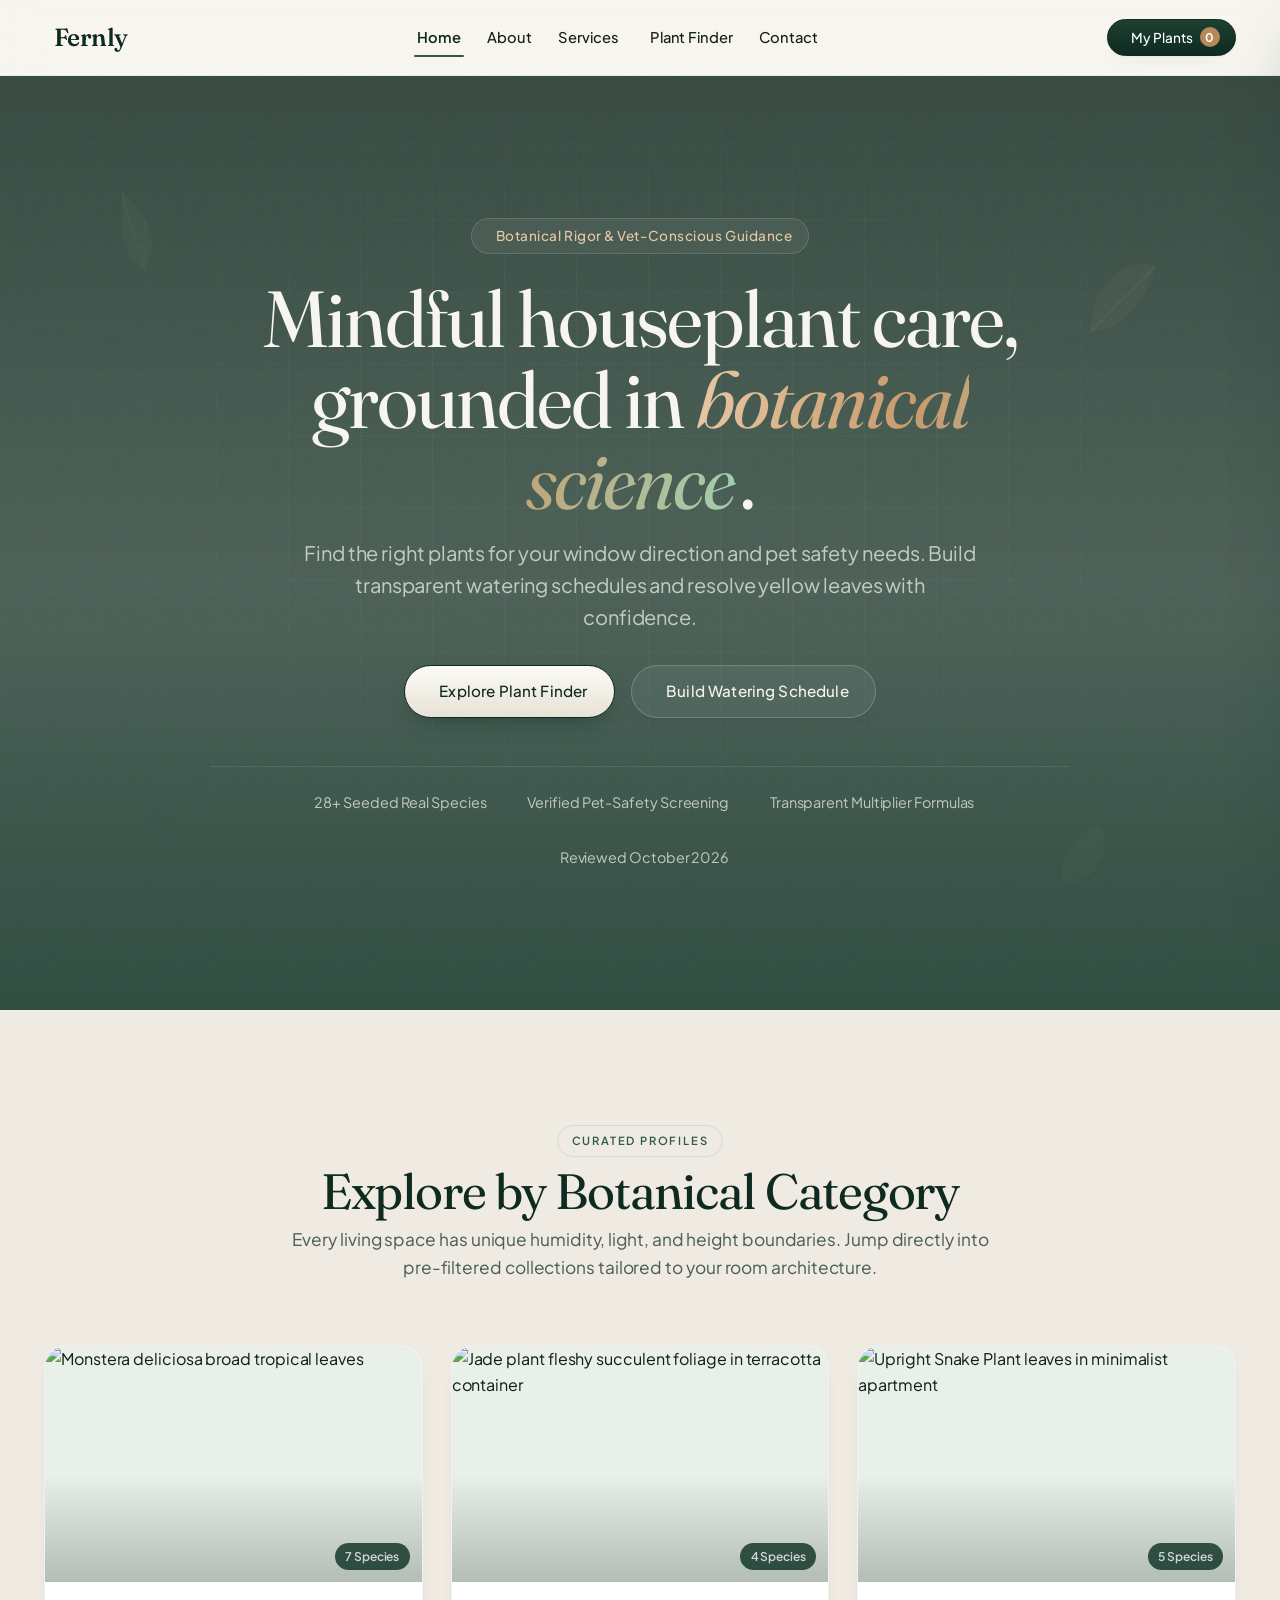
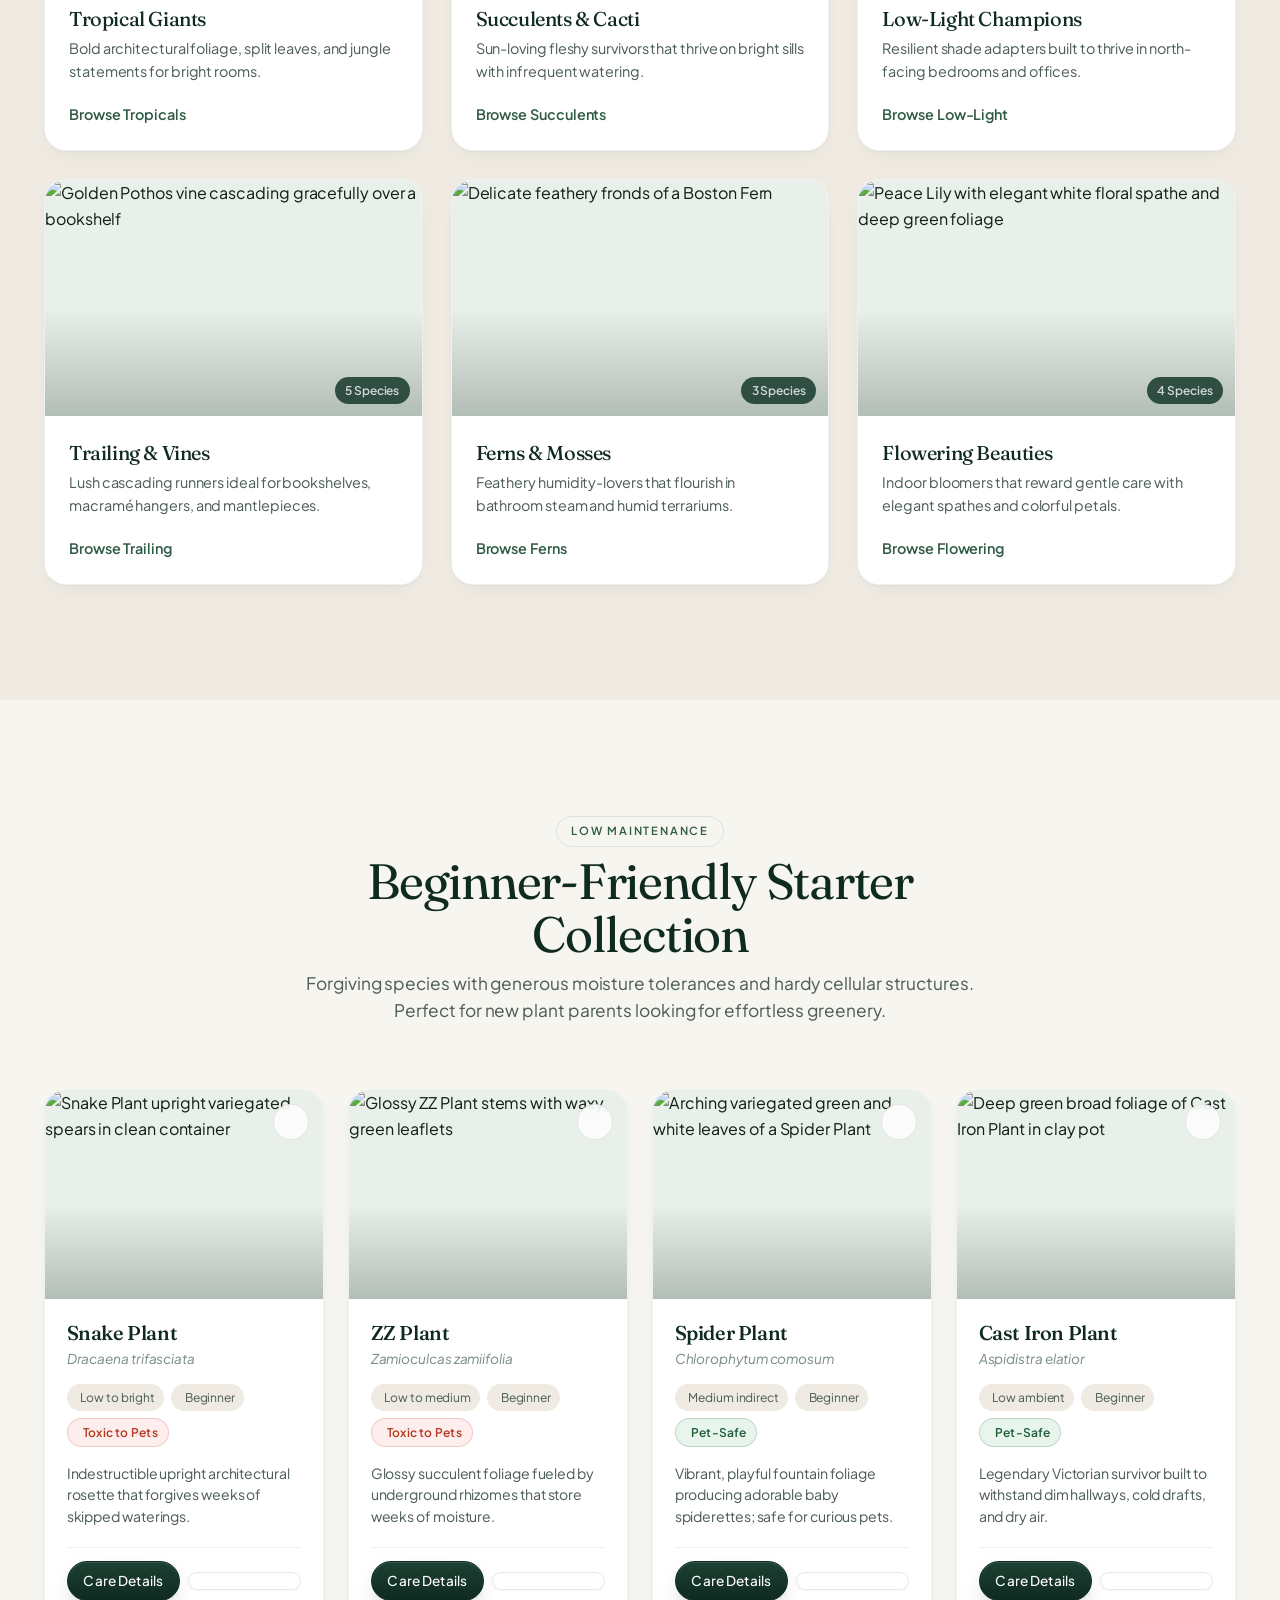
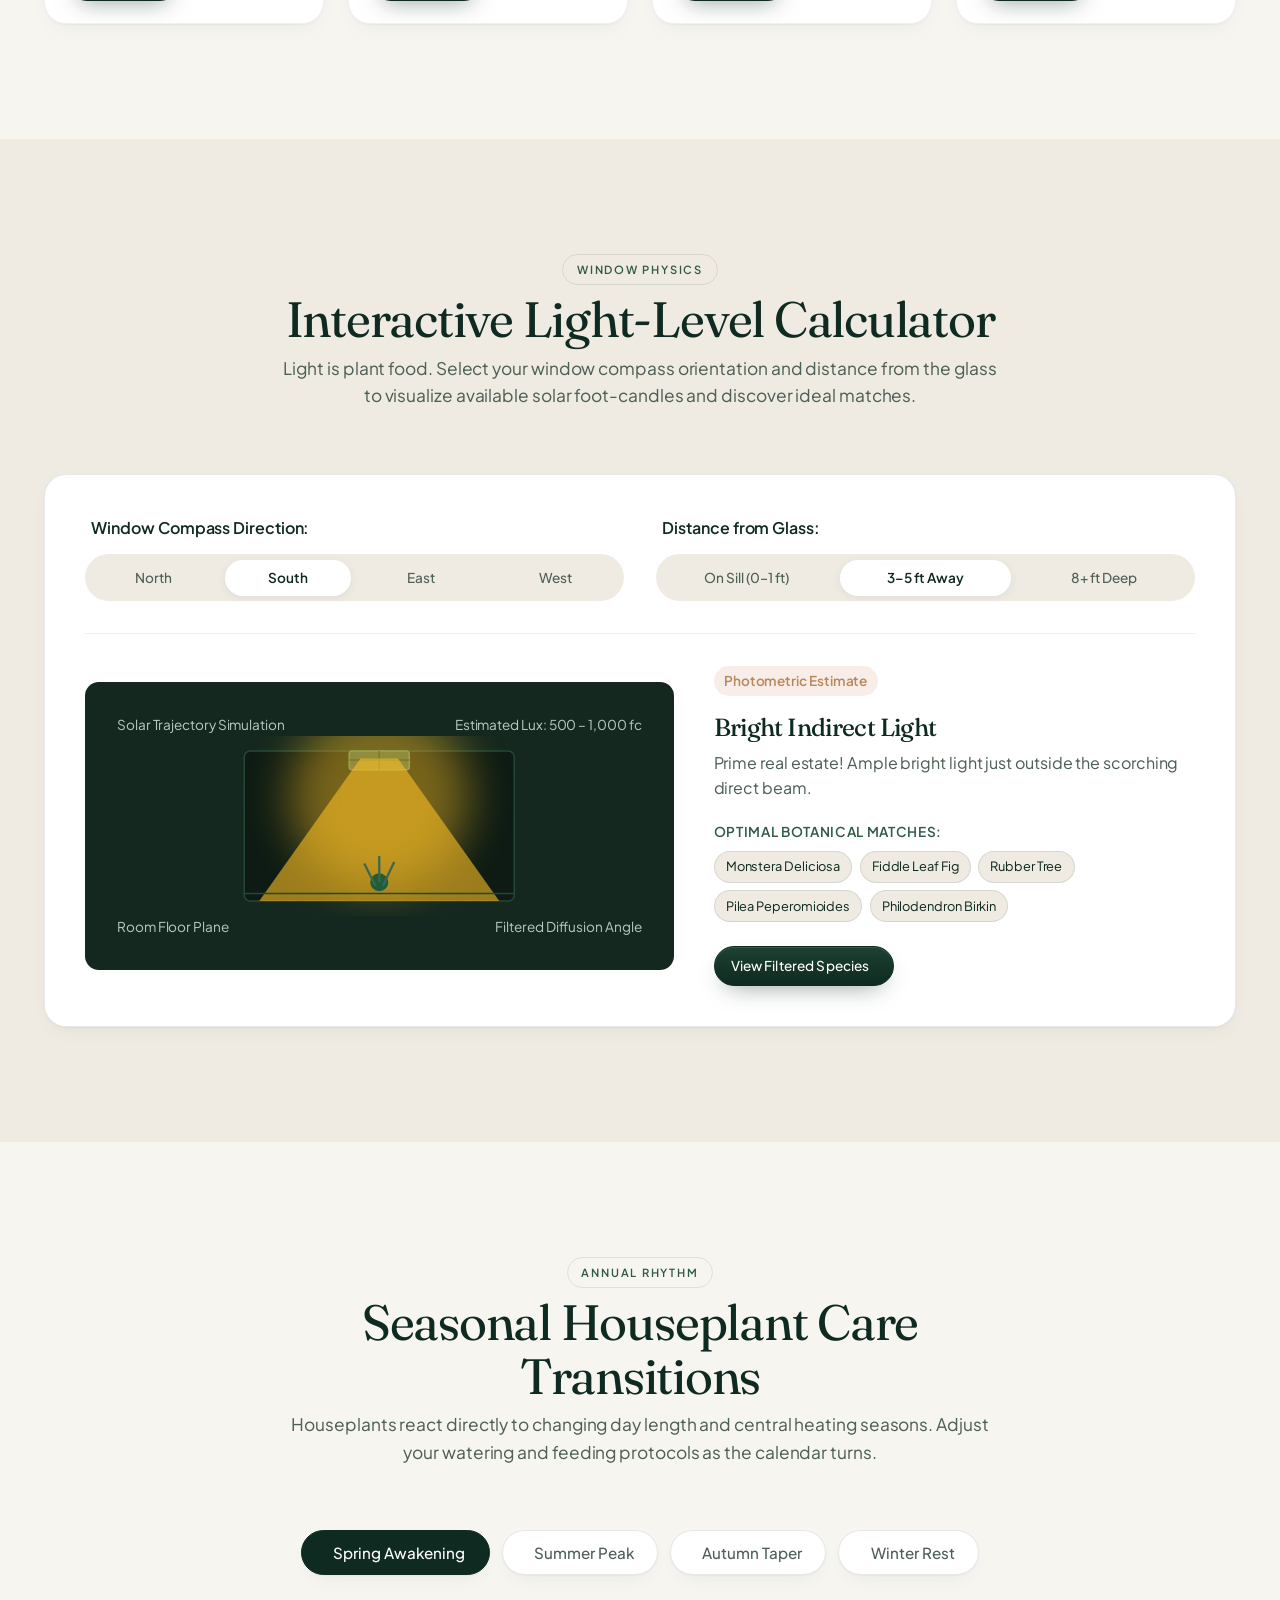
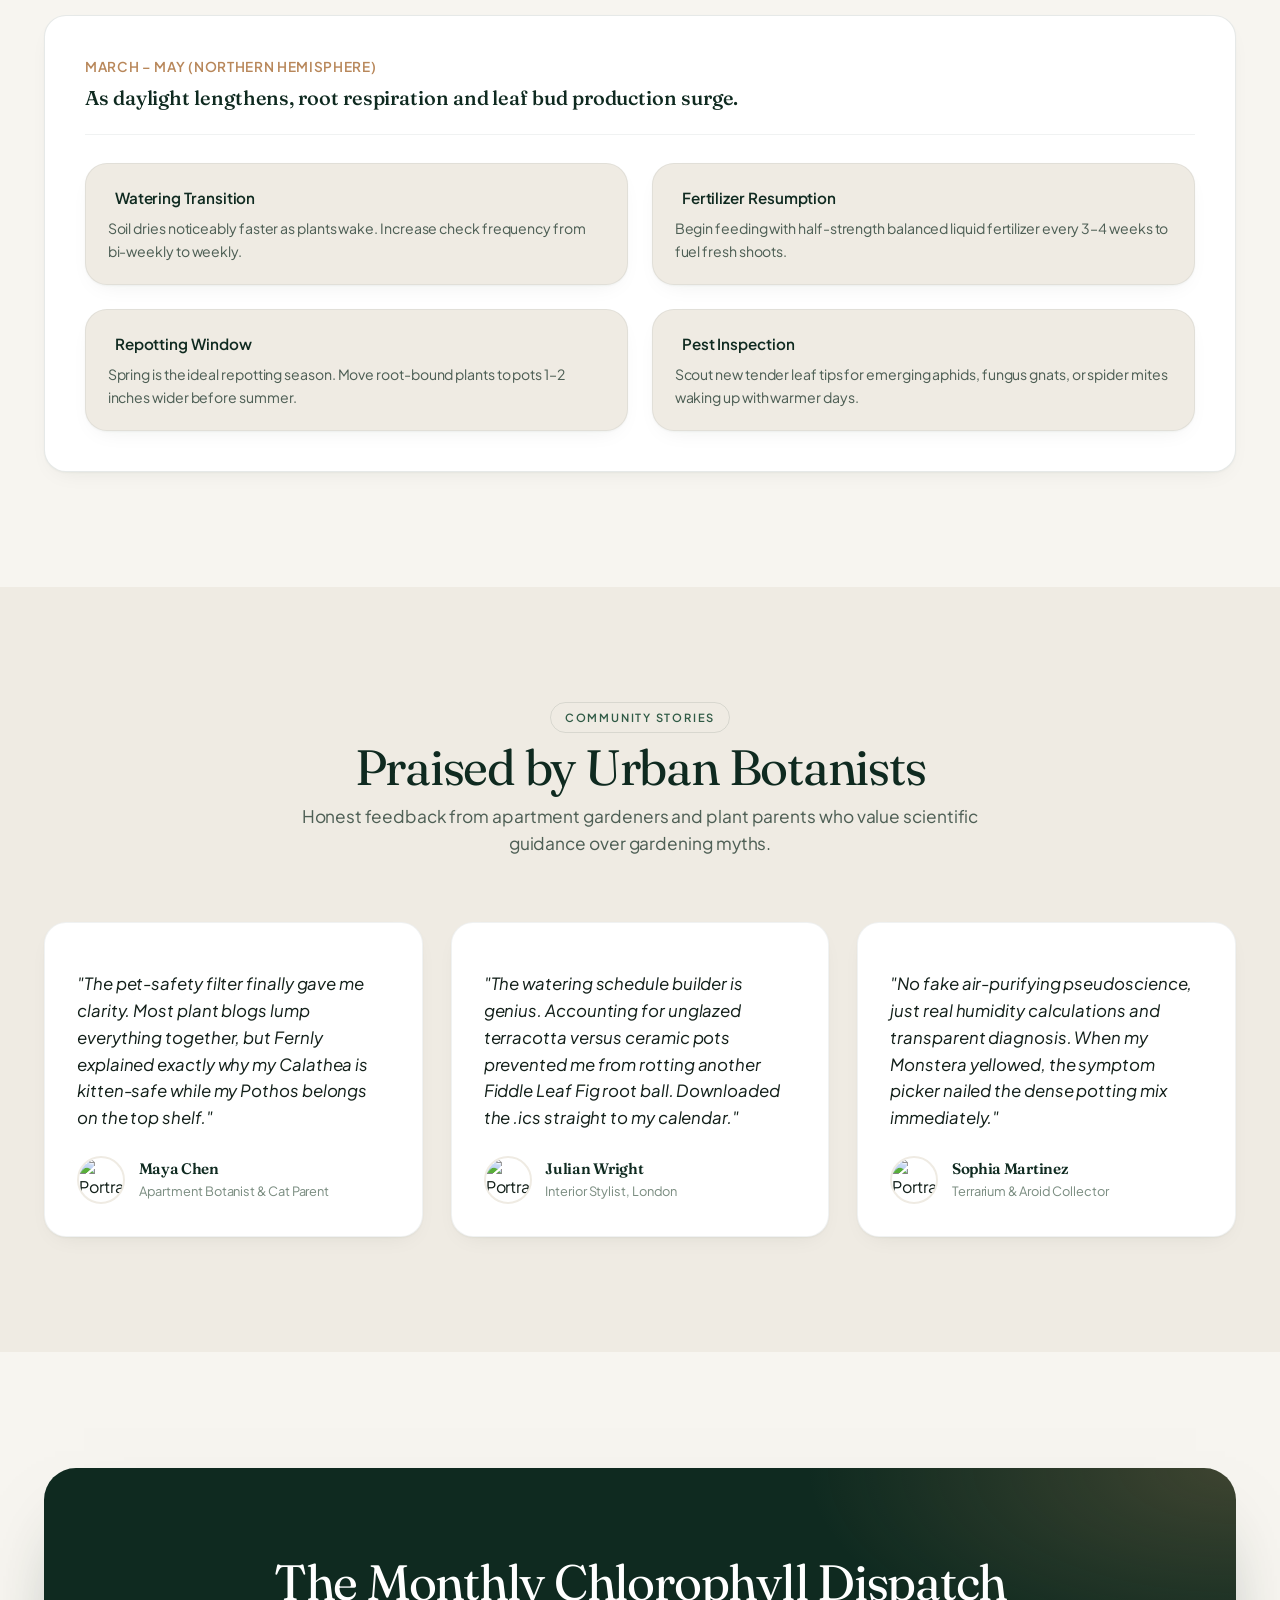
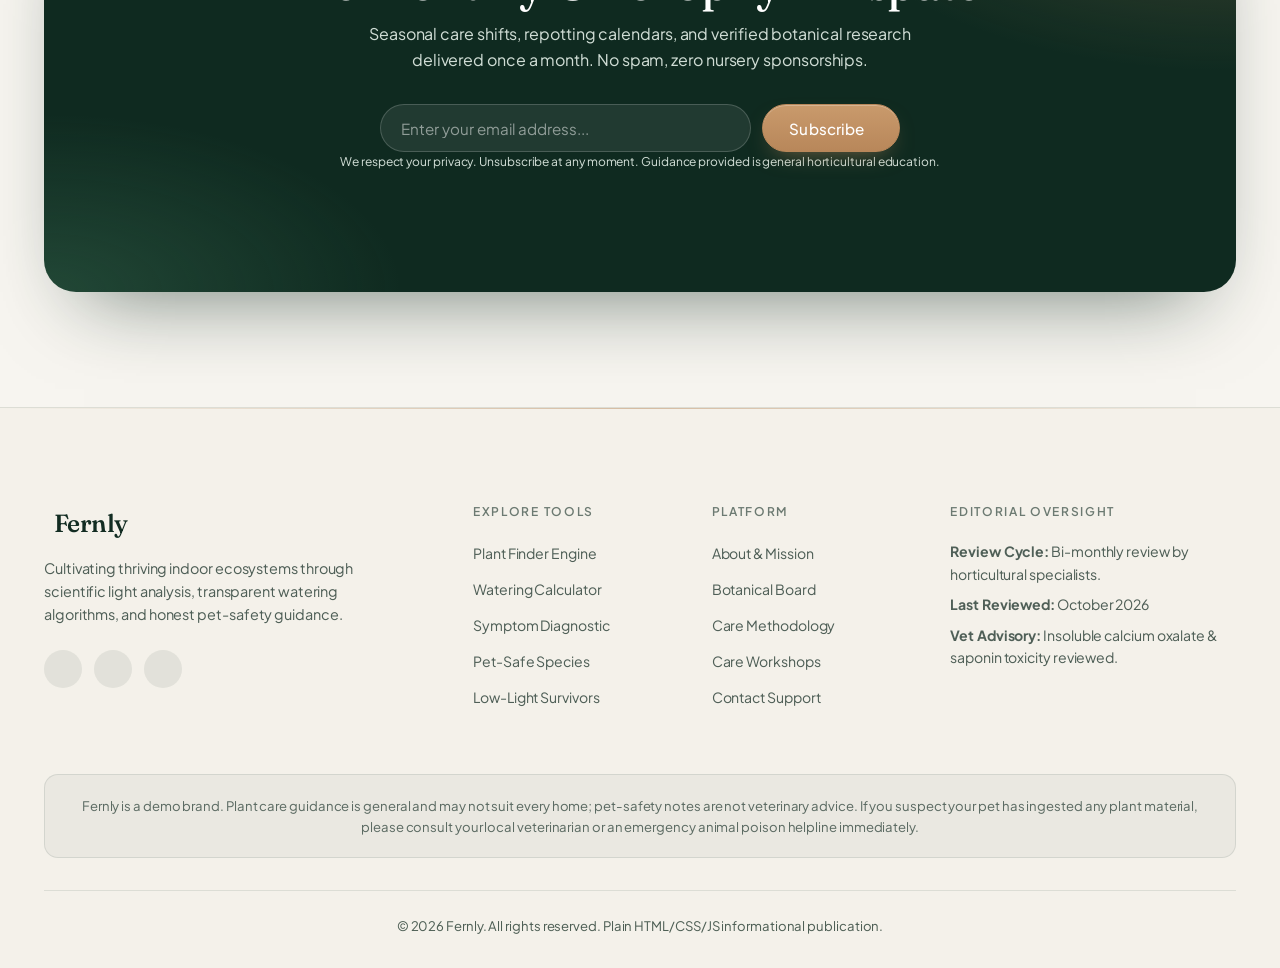
==== commit b2ff6fd7: "1doc" ====
--- a/index.html
+++ b/index.html
@@ -194,8 +194,9 @@
     </ul>
 
     <div style="margin-top: auto; padding-top: 1.5rem; border-top: 1px solid var(--color-border);">
-      <button class="btn btn-primary" style="width: 100%;" onclick="window.location.href='plant-finder.html#finder';">
-        <i class="ph ph-magnifying-glass"></i> Explore Plant Finder
+      <button class="btn btn-primary my-plants-btn" type="button" style="width: 100%;" aria-label="Open saved plant collection">
+        <i class="ph ph-heart" aria-hidden="true"></i> My Plants
+        <span class="my-plants-badge" aria-label="0 plants saved">0</span>
       </button>
     </div>
   </aside>
--- a/assets/css/style.css
+++ b/assets/css/style.css
@@ -9,6 +9,7 @@
 
 /* --- PHOSPHOR ICONS FONT --- */
 @import url('https://unpkg.com/@phosphor-icons/web@2.1.1/src/regular/style.css');
+@import url('https://unpkg.com/@phosphor-icons/web@2.1.1/src/fill/style.css');
 
 /* ==========================================================================
    CSS CUSTOM PROPERTIES (DESIGN SYSTEM TOKENS)
@@ -1015,10 +1016,6 @@
   color: var(--color-accent);
 }
 
-.plant-favorite-btn.saved i::before {
-  content: "\e24b"; /* ph-heart-fill */
-}
-
 /* Pet Safety Badge (Icon + Text, never color alone) */
 .pet-badge {
   display: inline-flex;
@@ -3182,3 +3179,151 @@
     white-space: normal;
   }
 }
+
+/* Workshop cards: equal-height cards with CTA pinned to the bottom */
+.workshop-card {
+  display: flex;
+  flex-direction: column;
+}
+.workshop-body .reserve-workshop-btn {
+  margin-top: auto;
+  width: 100%;
+}
+
+/* Footer: left-aligned content on phones (≤576px) */
+@media (max-width: 576px) {
+  .footer-top-grid {
+    text-align: left;
+  }
+  .footer-brand .brand-logo {
+    justify-content: flex-start;
+  }
+  .footer-brand p,
+  .footer-social-links {
+    margin-left: 0;
+    margin-right: 0;
+    justify-content: flex-start;
+  }
+  .footer-links-list {
+    align-items: flex-start;
+  }
+}
+
+
+/* Contact map */
+.contact-map-wrapper {
+  margin-top: 2rem;
+  border-radius: var(--radius-global);
+  overflow: hidden;
+  border: 1px solid var(--color-border);
+  box-shadow: var(--shadow-global);
+  line-height: 0;
+}
+.contact-map-wrapper iframe {
+  width: 100%;
+  height: 380px;
+  border: 0;
+}
+@media (max-width: 576px) {
+  .contact-map-wrapper iframe { height: 280px; }
+}
+
+/* Back to top button */
+.back-to-top {
+  position: fixed;
+  right: 1.25rem;
+  bottom: 1.25rem;
+  width: 46px;
+  height: 46px;
+  border-radius: 50%;
+  border: none;
+  background: var(--color-primary);
+  color: #fff;
+  font-size: 1.25rem;
+  display: inline-flex;
+  align-items: center;
+  justify-content: center;
+  box-shadow: var(--shadow-global);
+  cursor: pointer;
+  opacity: 0;
+  visibility: hidden;
+  transform: translateY(12px);
+  transition: opacity 0.3s ease, transform 0.3s ease, visibility 0.3s;
+  z-index: 900;
+}
+.back-to-top.visible {
+  opacity: 1;
+  visibility: visible;
+  transform: translateY(0);
+}
+.back-to-top:hover { filter: brightness(1.15); }
+@media print { .back-to-top { display: none !important; } }
+
+/* Mobile drawer "My Plants" CTA keeps the primary button look */
+.mobile-drawer .my-plants-btn.btn-primary {
+  background: linear-gradient(180deg, #1c4132 0%, var(--color-primary) 100%);
+  color: #ffffff;
+  justify-content: center;
+  padding: 0.85rem 1.5rem;
+  font-size: 0.95rem;
+  border: none;
+}
+
+/* Header "My Plants" CTA in primary color */
+.header-actions .my-plants-btn {
+  background: linear-gradient(180deg, #1c4132 0%, var(--color-primary) 100%);
+  color: #ffffff;
+  border-color: var(--color-primary);
+}
+.header-actions .my-plants-btn:hover,
+.header-actions .my-plants-btn:focus-visible {
+  background: linear-gradient(180deg, #c99a6c 0%, var(--color-accent) 100%);
+  border-color: var(--color-accent);
+  color: #ffffff;
+  transform: translateY(-2px);
+  box-shadow: 0 10px 22px -10px rgba(15, 42, 32, 0.55);
+}
+.header-actions .my-plants-btn:hover .my-plants-badge {
+  background: #ffffff;
+  color: var(--color-accent);
+  transform: scale(1.1);
+}
+
+/* My Plants drawer: keep saved-plant cards inside the panel on mobile */
+.my-plants-drawer {
+  overflow-x: hidden;
+}
+@media (max-width: 576px) {
+  .my-plants-drawer { padding: 1.25rem; }
+}
+.saved-plant-card {
+  min-width: 0;
+  max-width: 100%;
+  box-sizing: border-box;
+}
+.saved-plant-thumb {
+  flex-shrink: 0;
+}
+.saved-plant-info {
+  min-width: 0;
+}
+.saved-plant-info h4,
+.saved-plant-botanical {
+  overflow-wrap: anywhere;
+}
+.saved-plant-notes {
+  box-sizing: border-box;
+  max-width: 100%;
+}
+.saved-plant-actions {
+  flex-wrap: wrap;
+}
+.saved-plant-actions .btn {
+  flex: 1 1 auto;
+  min-width: 0;
+  white-space: nowrap;
+}
+@media (max-width: 576px) {
+  .saved-plant-card { padding: 0.85rem; gap: 0.75rem; }
+  .saved-plant-thumb { width: 56px; height: 56px; }
+}
